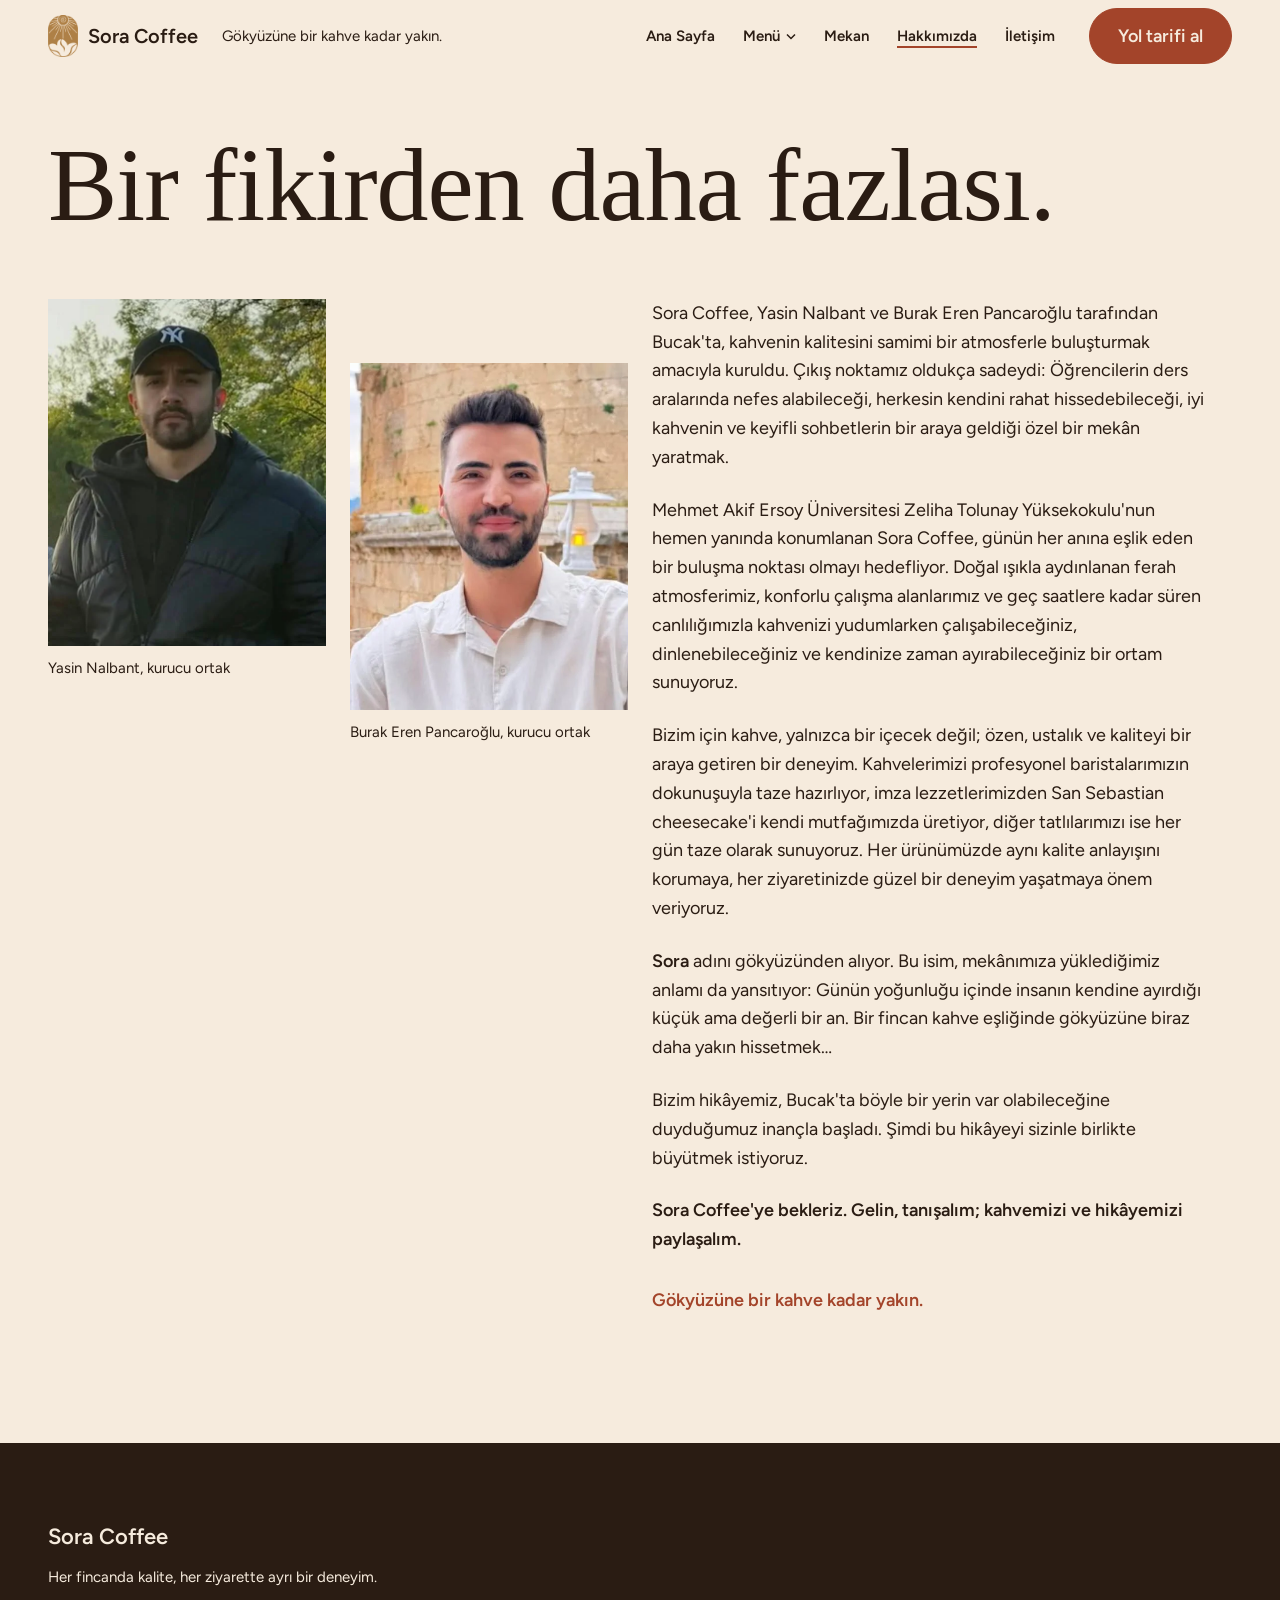
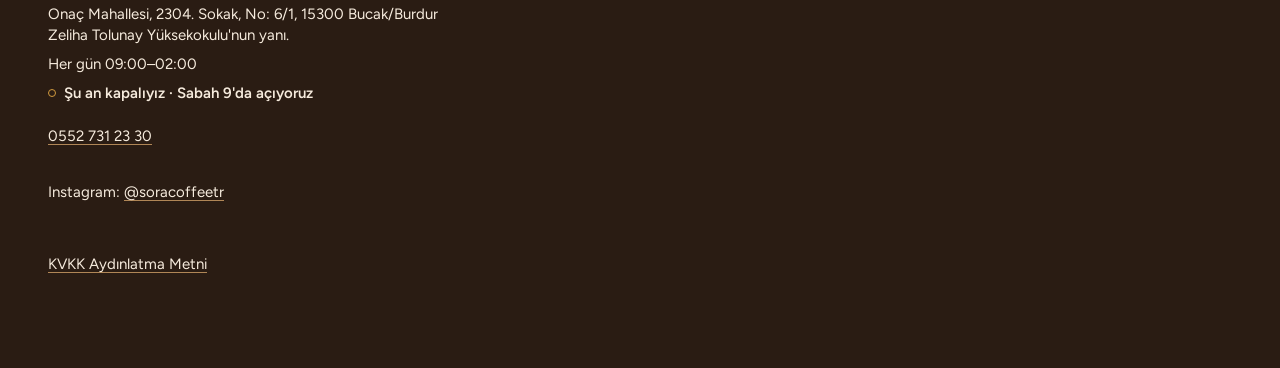
==== hakkimizda.html @ e1132807 "Hakkımızda: sahibin hikâye metni Başlık "Bir fikirden daha fazlası."; sahibin gönderdiği beş paragra" ====
<!doctype html>
<html lang="tr">
<head>
  <meta charset="utf-8">
  <script>document.documentElement.classList.add('js')</script>
  <meta name="viewport" content="width=device-width, initial-scale=1, viewport-fit=cover">
  <title>Hakkımızda | Sora Coffee Bucak · Bir Fikirden Daha Fazlası</title>
  <meta name="description" content="Sora Coffee, Yasin Nalbant ve Burak Eren Pancaroğlu tarafından Bucak'ta, kahvenin kalitesini samimi bir atmosferle buluşturmak amacıyla kuruldu.">
  <link rel="icon" href="favicon-32.png" sizes="32x32" type="image/png">
  <link rel="apple-touch-icon" href="apple-touch-icon.png">
  <link rel="preload" href="fonts/figtree-latin.woff2" as="font" type="font/woff2" crossorigin>
  <link rel="preload" href="fonts/instrument-serif-latin.woff2" as="font" type="font/woff2" crossorigin>
  <link rel="stylesheet" href="styles.css">
  <script type="application/ld+json">
  {
    "@context": "https://schema.org",
    "@type": "CafeOrCoffeeShop",
    "name": "Sora Coffee",
    "address": {
      "@type": "PostalAddress",
      "streetAddress": "Onaç Mahallesi, 2304. Sokak, No: 6/1",
      "postalCode": "15300",
      "addressLocality": "Bucak",
      "addressRegion": "Burdur",
      "addressCountry": "TR"
    },
    "telephone": "+90 552 731 23 30",
    "openingHoursSpecification": [
      {
        "@type": "OpeningHoursSpecification",
        "dayOfWeek": [
          "Monday",
          "Tuesday",
          "Wednesday",
          "Thursday",
          "Friday",
          "Saturday",
          "Sunday"
        ],
        "opens": "09:00",
        "closes": "02:00"
      }
    ],
    "servesCuisine": [
      "Kahve",
      "Tatlı"
    ],
    "founder": [
      {
        "@type": "Person",
        "name": "Yasin Nalbant"
      },
      {
        "@type": "Person",
        "name": "Burak Eren Pancaroğlu"
      }
    ],
    "sameAs": [
      "https://www.instagram.com/soracoffeetr/"
    ],
    "hasMap": "https://www.google.com/maps/search/?api=1&query=Sora+Coffee+Bucak"
  }
  </script>
  <script src="main.js" defer></script>
</head>
<body>
  <a class="atla" href="#icerik">İçeriğe geç</a>

  <header class="ust">
    <a class="marka" href="index.html"><img class="marka-isaret" src="img/logo-isaret.png" width="30" height="42" alt="">Sora Coffee</a>
    <p class="marka-alt">Gökyüzüne bir kahve kadar yakın.</p>
    <nav class="ana-nav" id="ana-nav" aria-label="Ana menü">
      <ul>
        <li><a href="index.html">Ana Sayfa</a></li>
        <li class="nav-menu">
          <a href="menu.html">Menü</a>
          <ul class="alt-menu" id="alt-menu">
            <li><a href="menu.html#sicak-kahveler">Sıcak Kahveler</a></li>
            <li><a href="menu.html#ozel-kahveler">Özel Kahveler</a></li>
            <li><a href="menu.html#soguk-icecekler">Soğuk İçecekler</a></li>
            <li><a href="menu.html#tatlilar">Tatlılar</a></li>
            <li><a href="menu.html#sezonluk">Sezonluk</a></li>
          </ul>
        </li>
        <li><a href="mekan.html">Mekan</a></li>
        <li><a href="hakkimizda.html" aria-current="page">Hakkımızda</a></li>
        <li><a href="iletisim.html">İletişim</a></li>
      </ul>
      <div class="nav-alt">
        <p>Gökyüzüne bir kahve kadar yakın.</p>
        <p class="durum" data-durum>Her gün 09:00–02:00</p>
        <p>Onaç Mahallesi, 2304. Sokak, No: 6/1, 15300 Bucak/Burdur</p>
      </div>
    </nav>
    <a class="buton buton-birincil" href="https://www.google.com/maps/dir/?api=1&amp;destination=Sora+Coffee%2C+Ona%C3%A7+Mahallesi+2304.+Sokak+No%3A+6%2F1%2C+15300+Bucak%2FBurdur">Yol tarifi al</a>
  </header>

  <main id="icerik">
    <article class="hakkimizda" aria-labelledby="hk-baslik">
      <h1 id="hk-baslik">Bir fikirden daha fazlası.</h1>
      <div class="portreler">
        <figure class="portre">
          <img src="img/yasin-nalbant-portre.webp" width="560" height="700" alt="Yasin Nalbant, siyah şapka ve montla, ağaçların önünde." loading="lazy" decoding="async">
          <figcaption>Yasin Nalbant, kurucu ortak</figcaption>
        </figure>
        <figure class="portre">
          <img src="img/burak-eren-pancaroglu-portre.webp" width="480" height="600" alt="Burak Eren Pancaroğlu, beyaz gömlekle gülümsüyor; arkasında taş bir kale." loading="lazy" decoding="async">
          <figcaption>Burak Eren Pancaroğlu, kurucu ortak</figcaption>
        </figure>
      </div>
      <div class="hk-metin">
        <p>Sora Coffee, Yasin Nalbant ve Burak Eren Pancaroğlu tarafından Bucak'ta, kahvenin kalitesini samimi bir atmosferle buluşturmak amacıyla kuruldu. Çıkış noktamız oldukça sadeydi: Öğrencilerin ders aralarında nefes alabileceği, herkesin kendini rahat hissedebileceği, iyi kahvenin ve keyifli sohbetlerin bir araya geldiği özel bir mekân yaratmak.</p>
        <p>Mehmet Akif Ersoy Üniversitesi Zeliha Tolunay Yüksekokulu'nun hemen yanında konumlanan Sora Coffee, günün her anına eşlik eden bir buluşma noktası olmayı hedefliyor. Doğal ışıkla aydınlanan ferah atmosferimiz, konforlu çalışma alanlarımız ve geç saatlere kadar süren canlılığımızla kahvenizi yudumlarken çalışabileceğiniz, dinlenebileceğiniz ve kendinize zaman ayırabileceğiniz bir ortam sunuyoruz.</p>
        <p>Bizim için kahve, yalnızca bir içecek değil; özen, ustalık ve kaliteyi bir araya getiren bir deneyim. Kahvelerimizi profesyonel baristalarımızın dokunuşuyla taze hazırlıyor, imza lezzetlerimizden San Sebastian cheesecake'i kendi mutfağımızda üretiyor, diğer tatlılarımızı ise her gün taze olarak sunuyoruz. Her ürünümüzde aynı kalite anlayışını korumaya, her ziyaretinizde güzel bir deneyim yaşatmaya önem veriyoruz.</p>
        <p><strong>Sora</strong> adını gökyüzünden alıyor. Bu isim, mekânımıza yüklediğimiz anlamı da yansıtıyor: Günün yoğunluğu içinde insanın kendine ayırdığı küçük ama değerli bir an. Bir fincan kahve eşliğinde gökyüzüne biraz daha yakın hissetmek…</p>
        <p>Bizim hikâyemiz, Bucak'ta böyle bir yerin var olabileceğine duyduğumuz inançla başladı. Şimdi bu hikâyeyi sizinle birlikte büyütmek istiyoruz.</p>
        <p><strong>Sora Coffee'ye bekleriz. Gelin, tanışalım; kahvemizi ve hikâyemizi paylaşalım.</strong></p>
        <p class="hk-imza">Gökyüzüne bir kahve kadar yakın.</p>
      </div>
    </article>
  </main>

  <footer class="alt">
    <p class="alt-ad">Sora Coffee</p>
    <p class="alt-slogan">Her fincanda kalite, her ziyarette ayrı bir deneyim.</p>
    <address>
      Onaç Mahallesi, 2304. Sokak, No: 6/1, 15300 Bucak/Burdur<br>
      Zeliha Tolunay Yüksekokulu'nun yanı.
    </address>
    <p>Her gün 09:00–02:00</p>
    <p class="durum" data-durum hidden></p>
    <p><a href="tel:+905527312330">0552 731 23 30</a></p>
    <p>Instagram: <a href="https://www.instagram.com/soracoffeetr/">@soracoffeetr</a></p>
    <p class="alt-yasal"><a href="kvkk.html">KVKK Aydınlatma Metni</a></p>
  </footer>

  <nav class="eylem-cubugu" aria-label="Hızlı eylemler">
    <a href="tel:+905527312330"><svg viewBox="0 0 24 24" aria-hidden="true" focusable="false"><path d="M6.5 3.5h3l1.5 4-2 1.5a11 11 0 0 0 6 6l1.5-2 4 1.5v3a2 2 0 0 1-2 2A16 16 0 0 1 4.5 5.5a2 2 0 0 1 2-2z"/></svg><span>Ara</span></a>
    <a class="eylem-yol" href="https://www.google.com/maps/dir/?api=1&amp;destination=Sora+Coffee%2C+Ona%C3%A7+Mahallesi+2304.+Sokak+No%3A+6%2F1%2C+15300+Bucak%2FBurdur"><svg viewBox="0 0 24 24" aria-hidden="true" focusable="false"><path d="M12 21s-6.5-6-6.5-11a6.5 6.5 0 0 1 13 0c0 5-6.5 11-6.5 11z"/><circle cx="12" cy="10" r="2.3"/></svg><span>Yol Tarifi</span></a>
    <a href="https://www.instagram.com/soracoffeetr/"><svg viewBox="0 0 24 24" aria-hidden="true" focusable="false"><rect x="3.5" y="3.5" width="17" height="17" rx="5"/><circle cx="12" cy="12" r="4"/><circle cx="17.2" cy="6.8" r="0.6"/></svg><span>Instagram</span></a>
  </nav>
</body>
</html>
---- styles.css ----
/* Sora Coffee — tek stil dosyası.
   Tek doğru kaynak: DESIGN.md. Buradaki her sayı oradan gelir. */

/* ==========================================================
   1. Değişkenler — yalnızca burada, bir kez tanımlı
   ========================================================== */
:root {
  /* Renk (DESIGN.md › RENK) */
  --krem: #F6EBDD;
  --espresso: #2A1C13;
  --terrakota: #A3442A;
  --karamel: #B08656;
  --karamel-koyu: #8A6235;
  --hardal: #D19A3E;
  --terrakota-koyu: #8C3A24;   /* hover: terrakotadan bir ton koyu */
  --krem-koyu: #ECDDCA;        /* hover: kremden bir ton koyu */
  --golge: 0 8px 24px rgba(42, 28, 19, 0.12); /* yalnızca açılır menü */

  /* Karakterler (DESIGN.md › TİPOGRAFİ) */
  --font-display: "Instrument Serif", "Iowan Old Style", Georgia, serif;
  --font-metin: Figtree, system-ui, -apple-system, "Segoe UI", sans-serif;

  /* Punto ölçeği — telefon (390px) ile masaüstü (1200px) arası doğrusal:
     390px'te DESIGN.md'nin telefon değeri, 1200px ve üstünde masaüstü değeri. */
  --h1: clamp(68px, 68px + 36 * (100vw - 390px) / 810, 104px);
  --h1-satir: 0.95;
  --h1-aralik: -0.01em;
  --h2: clamp(38px, 38px + 22 * (100vw - 390px) / 810, 60px);
  --h2-satir: 1;
  --h3: clamp(20px, 20px + 2 * (100vw - 390px) / 810, 22px);
  --h3-satir: 1.3;
  --govde: clamp(17px, 17px + 1 * (100vw - 390px) / 810, 18px);
  --govde-satir: 1.6;
  --kucuk: 15px;
  --kucuk-satir: 1.4;
  --rakam: clamp(120px, 120px + 120 * (100vw - 390px) / 810, 240px);
  --rakam-satir: 0.9;
  /* DESIGN.md: 66ch (50–75 harf). Figtree'de 66ch ≈ 95 harf ediyor;
     31em, 18px gövdede satır başına en fazla ~72 harf veriyor (ölçüldü). */
  --olcu: 31em;

  /* Boşluk (DESIGN.md › BOŞLUK VE DOKUNMA) */
  --bolum: clamp(72px, 72px + 56 * (100vw - 390px) / 810, 128px);
  --kenar: 48px;              /* telefonda 24px — aşağıdaki medya sorgusu */
  --icerik: 1200px;
  --yan: max(var(--kenar), calc((100% - var(--icerik)) / 2));
  --ust-baslik: 72px;
  --dokunma: 48px;
  --satir-mobil: 56px;
  --dokunma-ara: 8px;
  --buton-boy: 56px;
  --buton-yaricap: 28px;
  --cerit-boy: 420px;
  --eylem-cubugu: 64px;
  --cerit-ara: 4px;
  --sutun-ara: 24px;
  --sarkma: 64px;

  /* Hareket (DESIGN.md › HAREKET) */
  --egri: cubic-bezier(0.2, 0, 0, 1);
  --arayuz: 180ms;
  --giris: 350ms;
}

@media (max-width: 600px) {
  :root { --kenar: 24px; --sarkma: 24px; }
}

/* ==========================================================
   2. Fontlar — yerel dosyalar, Türkçe için latin + latin-ext
   ========================================================== */
@font-face {
  font-family: Figtree;
  font-style: normal;
  font-weight: 400 600;
  font-display: swap;
  src: url(fonts/figtree-latin.woff2) format("woff2");
  unicode-range: U+0000-00FF, U+0131, U+0152-0153, U+02BB-02BC, U+02C6, U+02DA, U+02DC, U+0304, U+0308, U+0329, U+2000-206F, U+20AC, U+2122, U+2191, U+2193, U+2212, U+2215, U+FEFF, U+FFFD;
}
@font-face {
  font-family: Figtree;
  font-style: normal;
  font-weight: 400 600;
  font-display: swap;
  src: url(fonts/figtree-latin-ext.woff2) format("woff2");
  unicode-range: U+0100-02BA, U+02BD-02C5, U+02C7-02CC, U+02CE-02D7, U+02DD-02FF, U+0304, U+0308, U+0329, U+1D00-1DBF, U+1E00-1E9F, U+1EF2-1EFF, U+2020, U+20A0-20AB, U+20AD-20C4, U+2113, U+2C60-2C7F, U+A720-A7FF;
}
@font-face {
  font-family: "Instrument Serif";
  font-style: normal;
  font-weight: 400;
  font-display: swap;
  src: url(fonts/instrument-serif-latin.woff2) format("woff2");
  unicode-range: U+0000-00FF, U+0131, U+0152-0153, U+02BB-02BC, U+02C6, U+02DA, U+02DC, U+0304, U+0308, U+0329, U+2000-206F, U+20AC, U+2122, U+2191, U+2193, U+2212, U+2215, U+FEFF, U+FFFD;
}
@font-face {
  font-family: "Instrument Serif";
  font-style: normal;
  font-weight: 400;
  font-display: swap;
  src: url(fonts/instrument-serif-latin-ext.woff2) format("woff2");
  unicode-range: U+0100-02BA, U+02BD-02C5, U+02C7-02CC, U+02CE-02D7, U+02DD-02FF, U+0304, U+0308, U+0329, U+1D00-1DBF, U+1E00-1E9F, U+1EF2-1EFF, U+2020, U+20A0-20AB, U+20AD-20C4, U+2113, U+2C60-2C7F, U+A720-A7FF;
}
@font-face {
  font-family: "Instrument Serif";
  font-style: italic;
  font-weight: 400;
  font-display: swap;
  src: url(fonts/instrument-serif-italic-latin.woff2) format("woff2");
  unicode-range: U+0000-00FF, U+0131, U+0152-0153, U+02BB-02BC, U+02C6, U+02DA, U+02DC, U+0304, U+0308, U+0329, U+2000-206F, U+20AC, U+2122, U+2191, U+2193, U+2212, U+2215, U+FEFF, U+FFFD;
}
@font-face {
  font-family: "Instrument Serif";
  font-style: italic;
  font-weight: 400;
  font-display: swap;
  src: url(fonts/instrument-serif-italic-latin-ext.woff2) format("woff2");
  unicode-range: U+0100-02BA, U+02BD-02C5, U+02C7-02CC, U+02CE-02D7, U+02DD-02FF, U+0304, U+0308, U+0329, U+1D00-1DBF, U+1E00-1E9F, U+1EF2-1EFF, U+2020, U+20A0-20AB, U+20AD-20C4, U+2113, U+2C60-2C7F, U+A720-A7FF;
}

/* ==========================================================
   3. Temel
   ========================================================== */
*, *::before, *::after { box-sizing: border-box; }

/* hidden özelliği, display veren sınıflardan (ör. .buton) her zaman güçlü */
[hidden] { display: none !important; }

html {
  overflow-x: clip;
  -webkit-text-size-adjust: 100%;
  text-size-adjust: 100%;
  scroll-padding-top: calc(var(--ust-baslik) + 24px);
}

body {
  margin: 0;
  padding-top: var(--ust-baslik);
  font-family: var(--font-metin);
  font-size: var(--govde);
  line-height: var(--govde-satir);
  font-weight: 400;
  color: var(--espresso);
  background: var(--krem);
  font-synthesis: none;
  text-rendering: optimizeLegibility;
}

h1, h2, h3, p, dl, dd, figure, ul, address { margin: 0; }
ul { padding: 0; list-style: none; }
address { font-style: normal; }

img, iframe { display: block; max-width: 100%; }
img { height: auto; }

p, dd, address, figcaption { max-width: var(--olcu); }

/* Display yalnızca: h1, bölüm başlıkları (h2), "02:00" ve menü kategori başlıkları */
h1, h2 {
  font-family: var(--font-display);
  font-weight: 400;
  text-wrap: balance;
}
h1 {
  font-size: var(--h1);
  line-height: var(--h1-satir);
  letter-spacing: var(--h1-aralik);
}
h2 {
  font-size: var(--h2);
  line-height: var(--h2-satir);
}
h3 {
  font-family: var(--font-metin);
  font-size: var(--h3);
  line-height: var(--h3-satir);
  font-weight: 600;
}

/* Alt yazı / etiket */
figcaption,
.etiket,
.marka-alt,
.fiyat,
.durum {
  font-size: var(--kucuk);
  line-height: var(--kucuk-satir);
}

/* Linkler terrakota; üzerine gelince alt çizginin kalınlığı değil rengi değişir */
a {
  color: var(--terrakota);
  text-underline-offset: 0.18em;
  text-decoration-thickness: 1px;
  text-decoration-color: var(--karamel);
}
a:hover { text-decoration-color: currentColor; }
a[href^="tel:"] { white-space: nowrap; }

:focus-visible { outline: 2px solid currentColor; outline-offset: 3px; }

.atla {
  position: absolute;
  left: var(--kenar);
  top: 8px;
  z-index: 100;
  padding: 12px 16px;
  font-weight: 600;
  background: var(--krem);
  transform: translateY(-200%);
}
.atla:focus { transform: none; }

/* Açık/kapalı göstergesi — Figtree 600 */
.durum { font-weight: 600; }
.durum-nokta {
  display: inline-block;
  width: 8px;
  height: 8px;
  margin-right: 8px;
  border-radius: 50%;
  border: 1.5px solid var(--terrakota);
  vertical-align: 0.1em;
}
.durum-acik .durum-nokta { background: var(--terrakota); }

/* ==========================================================
   4. Butonlar — 56px, hap, Figtree 600 18px
   ========================================================== */
.buton {
  display: inline-flex;
  align-items: center;
  justify-content: center;
  min-height: var(--buton-boy);
  padding: 0 28px;
  border: 1.5px solid currentColor;
  border-radius: var(--buton-yaricap);
  font-family: var(--font-metin);
  font-size: var(--govde);
  font-weight: 600;
  line-height: 1;
  text-decoration: none;
  white-space: nowrap;
  cursor: pointer;
}
.buton-birincil {
  background: var(--terrakota);
  border-color: var(--terrakota);
  color: var(--krem);
}
.buton-birincil:hover { background: var(--terrakota-koyu); border-color: var(--terrakota-koyu); }
.buton-ikincil {
  background: transparent;
  border-color: var(--espresso);
  color: var(--espresso);
}
.buton-ikincil:hover { background: var(--krem-koyu); }
.buton-krem {
  background: var(--krem);
  border-color: var(--krem);
  color: var(--terrakota);
}
.buton-krem:hover { background: var(--krem-koyu); border-color: var(--krem-koyu); }
.butonlar {
  display: flex;
  flex-wrap: wrap;
  gap: 12px;
}

/* ==========================================================
   5. Üst başlık — sabit, 72px
   ========================================================== */
.ust {
  position: fixed;
  inset: 0 0 auto 0;
  z-index: 50;
  height: var(--ust-baslik);
  display: grid;
  grid-template-columns: auto auto 1fr auto;
  align-items: center;
  column-gap: var(--sutun-ara);
  padding-inline: var(--yan);
  background: var(--krem);
}
.marka {
  display: inline-flex;
  align-items: center;
  gap: 10px;
  min-height: var(--dokunma);
  color: var(--espresso);
  font-weight: 600;
  font-size: 20px;
  line-height: 1.2;
  text-decoration: none;
  white-space: nowrap;
}
.marka-alt { white-space: nowrap; }
.marka-isaret { width: auto; height: 42px; flex: none; }

.ana-nav { justify-self: end; }
.ana-nav > ul {
  display: flex;
  gap: var(--dokunma-ara);
}
.ana-nav a,
.alt-ac {
  display: inline-flex;
  align-items: center;
  min-height: var(--dokunma);
  padding: 0 10px;
  font: 600 var(--kucuk) / var(--kucuk-satir) var(--font-metin);
  color: var(--espresso);
  text-decoration: none;
}
.ana-nav a:hover,
.alt-ac:hover { color: var(--terrakota); }
.ana-nav a[aria-current="page"],
.alt-ac[data-gecerli] {
  text-decoration: underline;
  text-decoration-color: var(--terrakota);
  text-decoration-thickness: 1.5px;
  text-underline-offset: 0.35em;
}
.nav-alt { display: none; }

/* Menü ▾ açılır alt menü */
.nav-menu { position: relative; }
.alt-ac {
  gap: 6px;
  border: 0;
  background: none;
  cursor: pointer;
}
.alt-ac svg { width: 10px; height: 10px; }
.alt-ac[aria-expanded="true"] svg { transform: rotate(180deg); }

.alt-menu {
  position: absolute;
  top: 100%;
  left: 0;
  min-width: 220px;
  padding: 8px;
  background: var(--krem);
  box-shadow: var(--golge);
  border-radius: 4px;
  visibility: hidden;
  opacity: 0;
}
.alt-menu a { display: flex; width: 100%; }
/* JS yokken: üzerine gelme / odakla açılır. JS varken yalnızca tıklama. */
html:not(.js) .nav-menu:hover .alt-menu,
html:not(.js) .nav-menu:focus-within .alt-menu,
.nav-menu.acik .alt-menu { visibility: visible; opacity: 1; }

/* Mobil eylem çubuğu — telefonda (aşama 4) */
.eylem-cubugu { display: none; }

/* ==========================================================
   6. Bölümler ve ritim
   ========================================================== */
main > * {
  padding-inline: var(--yan);
}
main > * + * { margin-top: var(--bolum); }
main { padding-top: 64px; padding-bottom: var(--bolum); }

/* İçerik ızgarası: 12 sütun */
.izgara,
.hero,
.neden-biz,
.gece,
.san-sebastian,
.hakkimizda,
.iletisim-giris {
  display: grid;
  grid-template-columns: repeat(12, minmax(0, 1fr));
  column-gap: var(--sutun-ara);
}

/* ---------- Ana Sayfa ---------- */

/* Hero 7/5: foto sağ kenara taşar */
.hero {
  padding-right: 0;
  margin-top: -16px;
  align-items: center;
}
.hero-metin {
  grid-column: 1 / span 7;
  grid-row: 1;
  position: relative;
  z-index: 1;
  padding-block: 48px;
}
.hero-foto {
  grid-column: 8 / -1;
  grid-row: 1;
}
.hero-foto img { width: 100%; }
.hero-alt { margin-top: 32px; }
.hero .butonlar { margin-top: 32px; }

.adres-seridi {
  display: flex;
  flex-wrap: wrap;
  align-items: baseline;
  column-gap: 32px;
  row-gap: 8px;
  margin-top: 48px;
}
.adres-seridi p { max-width: none; }

/* Kenardan kenara mekan şeridi */
.mekan-seridi {
  padding-inline: 0;
  display: grid;
  grid-template-columns: repeat(3, minmax(0, 1fr));
  gap: var(--cerit-ara);
}
.mekan-seridi img {
  width: 100%;
  height: var(--cerit-boy);
  object-fit: cover;
}
.mekan-seridi figcaption {
  padding: 12px var(--kenar) 0;
}

/* Neden biz: başlık solda, metin sağda kayık */
.neden-biz h2 { grid-column: 1 / span 4; }
.neden-metin { grid-column: 6 / -1; }
.neden-metin p + p,
.mekan-giris p + p { margin-top: 16px; }

/* Ters bölüm: dev 02:00 */
.gece {
  align-content: center;
  row-gap: 32px;
}
.gece .dev-rakam { align-self: end; }
.gece > p { align-self: start; }
.gece-foto { align-self: center; }
.dev-rakam {
  grid-column: 1 / span 8;
  grid-row: 1;
  font-size: var(--rakam);
  line-height: var(--rakam-satir);
  letter-spacing: -0.02em;
}
.gece > p {
  grid-column: 1 / span 6;
  grid-row: 2;
  font-size: var(--govde);
}
.gece-foto {
  grid-column: 9 / -1;
  grid-row: 1 / span 2;
}

/* San Sebastian: görsel solda içeriden, metin sağda aşağıda */
.san-sebastian { align-items: end; }
.san-sebastian > figure { grid-column: 2 / span 4; }
.san-sebastian > div { grid-column: 7 / -1; padding-bottom: 48px; }
.san-sebastian h2 + p { margin-top: 24px; }
.san-sebastian p + p { margin-top: 24px; }

/* SSS */
.sss dt {
  font-size: var(--h3);
  line-height: var(--h3-satir);
  font-weight: 600;
}
.sss dt:not(:first-child) { margin-top: 40px; }
.sss dd { margin-top: 8px; }
.kisa-sss {
  display: grid;
  grid-template-columns: repeat(12, minmax(0, 1fr));
  column-gap: var(--sutun-ara);
}
.kisa-sss > * { grid-column: 4 / -1; }
.kisa-sss > p { margin-top: 40px; }

/* Çağrı */
.cagri p { margin-top: 24px; }
.cagri p + p { margin-top: 32px; }

/* ---------- Menü ---------- */
.menu-giris p,
.mekan-giris p { margin-top: 32px; }

.menu-giris,
.kategori,
.menu-son {
  --menu-sutun: 880px;
  padding-inline: max(calc(var(--kenar) + var(--sarkma)), calc((100% - var(--menu-sutun)) / 2));
}
.kategori h2 { margin-left: calc(-1 * var(--sarkma)); }
.kategori h2 + * { margin-top: 40px; }
.menu-son { margin-top: 96px; }

.kalemler > li + li { margin-top: 40px; }
.kalem {
  display: grid;
  grid-template-columns: 120px minmax(0, 1fr) auto;
  column-gap: 32px;
  align-items: center;
}
.kalem-metin p { margin-top: 4px; }
.fiyat {
  text-align: right;
  white-space: nowrap;
  font-weight: 400;
}

/* ---------- Mekan: kenardan kenara bant + 2×2 kareler, alt yazısız ---------- */
.mekan-galeri { padding-inline: 0; }
.mekan-galeri img {
  display: block;
  width: 100%;
  object-fit: cover;
}
.mekan-bant { height: 560px; }
.mekan-kareler {
  display: grid;
  grid-template-columns: repeat(2, minmax(0, 1fr));
  gap: var(--sutun-ara);
  margin-top: var(--sutun-ara);
  padding-inline: var(--yan);
}
.mekan-kareler img { aspect-ratio: 1 / 1; }
figure figcaption { margin-top: 12px; }

/* ---------- Hakkımızda ---------- */
.hakkimizda { row-gap: 64px; align-items: start; }
.hakkimizda h1 { grid-column: 1 / -1; }
.portreler {
  grid-column: 1 / span 6;
  display: grid;
  grid-template-columns: repeat(2, minmax(0, 1fr));
  gap: var(--sutun-ara);
  align-items: start;
}
.portreler .portre:nth-child(2) { margin-top: 64px; }  /* ikinci portre biraz aşağıda */
/* Uzun metin boyunca portreler metnin yanında kalır (yalnızca geniş ekranda) */
@media (min-width: 761px) {
  .portreler { position: sticky; top: calc(var(--ust-baslik) + 32px); }
}
.portre img { width: 100%; }
.hk-metin { grid-column: 7 / -1; }
.hk-metin p + p { margin-top: 24px; }
.hk-metin .hk-imza {
  margin-top: 32px;
  font-weight: 600;
  color: var(--terrakota);
}

/* ---------- İletişim ---------- */
.iletisim-giris { align-items: end; }
.iletisim-giris h1 { grid-column: 1 / span 6; }
.iletisim-giris figure { grid-column: 8 / -1; }

.bilgi {
  display: grid;
  grid-template-columns: repeat(12, minmax(0, 1fr));
  column-gap: var(--sutun-ara);
}
.bilgi > * { grid-column: 1 / span 6; }
.bilgi > * + * { margin-top: 16px; }
.bilgi .buton { margin-top: 8px; }
.bilgi .harita {
  grid-column: 7 / -1;
  grid-row: 1 / span 4;
  margin-top: 0;
  width: 100%;
  height: 100%;
  min-height: 360px;
  border: 0;
}
main > .bilgi + .bilgi { margin-top: 80px; }
.etiket {
  font-family: var(--font-metin);
  font-weight: 600;
  letter-spacing: 0.06em;
  text-transform: uppercase;
}
.buyuk-bilgi {
  font-size: var(--h3);
  line-height: var(--h3-satir);
  font-weight: 600;
}
.bant p + p { margin-top: 24px; }

/* ---------- SSS sayfası ---------- */
.sss-sayfa {
  display: grid;
  grid-template-columns: repeat(12, minmax(0, 1fr));
  column-gap: var(--sutun-ara);
}
.sss-sayfa h1 { grid-column: 1 / -1; }
.sss-sayfa .sss { grid-column: 4 / -1; margin-top: 64px; }

/* ==========================================================
   7. Alt bilgi
   ========================================================== */
.alt {
  display: grid;
  grid-template-columns: repeat(12, minmax(0, 1fr));
  column-gap: var(--sutun-ara);
  row-gap: 8px;
  padding: 80px var(--yan);
  background: var(--espresso);
  color: var(--krem);
  font-size: var(--kucuk);
  line-height: var(--kucuk-satir);
}
.alt > * { grid-column: 1 / span 6; }
.alt-ad {
  font-weight: 600;
  font-size: var(--h3);
  line-height: var(--h3-satir);
  margin-bottom: 8px;
}
.alt a {
  display: inline-flex;
  align-items: center;
  min-height: var(--dokunma);
}
.alt a { color: var(--krem); }
.alt .durum-nokta { border-color: var(--hardal); }
.alt .durum-acik .durum-nokta { background: var(--hardal); }

/* ==========================================================
   8. Fotoğraflar: düz kenarlı kare ve dikdörtgenler (sahibin isteği).
   Kemer formu yalnızca logoda kalır.
   ========================================================== */
/* Giriş animasyonundaki 1,04 ölçek fotoğraf kutusundan taşmasın */
.hero-foto { overflow: hidden; }
.hero h1 { position: relative; z-index: 2; }

/* Yatay çekilen kareler dikey kadraja oturur */
.iletisim-giris img {
  width: 100%;
  aspect-ratio: 4 / 5;
  object-fit: cover;
}
.iletisim-giris figure { grid-column: 9 / -1; }

/* Menü kalemleri arasında ince karamel çizgi */
.kalemler > li + li {
  padding-top: 40px;
  border-top: 1px solid var(--karamel);
}
.sezonluk .kalem { align-items: center; }

/* ==========================================================
   9. Ters bölüm — 02:00
   ========================================================== */
.gece {
  position: relative;
  overflow: hidden;
  padding-block: var(--bolum);
  background: var(--espresso);
  color: var(--krem);
}
.gece > * { position: relative; z-index: 1; }
.dev-rakam { color: var(--hardal); }
.gece > p { color: var(--krem); }

/* Karamel güneş ışınları — 02:00'nin arkasından doğar, bölümün üst kenarından taşar */
.dev-rakam {
  position: relative;
  isolation: isolate;
  justify-self: start;
}
.isinlar {
  position: absolute;
  z-index: -1;
  left: 50%;
  bottom: 0;
  width: 1120px;
  height: auto;
  margin-left: -560px;
  color: var(--karamel);
  pointer-events: none;
}
.isinlar line {
  stroke: currentColor;
  stroke-width: 1.5;
  vector-effect: non-scaling-stroke;
  transform-box: fill-box;
  transform-origin: bottom;
}
.gece-foto img { position: relative; }

/* ==========================================================
   10. Terrakota bant — İletişim
   ========================================================== */
main > .bant {
  margin-top: var(--bolum);
  padding-block: 96px;
  background: var(--terrakota);
  color: var(--krem);
}
.bant p:first-child {
  font-size: var(--h3);
  line-height: var(--h3-satir);
  font-weight: 600;
}
main:has(> .bant:last-child) { padding-bottom: 0; }

/* ==========================================================
   11. Hareket — yalnızca transform ve opacity; tüm girişler
   prefers-reduced-motion: no-preference içinde. Gizli başlangıç
   durumu yalnızca html.js altında (head'deki ilk betik ekler).
   ========================================================== */
@media (prefers-reduced-motion: no-preference) {
  /* Arayüz geri bildirimi: 150–250ms */
  a { transition: text-decoration-color var(--arayuz) var(--egri); }
  .ana-nav a,
  .alt-ac { transition: color 150ms var(--egri); }
  .buton {
    transition: background-color var(--arayuz) var(--egri),
                border-color var(--arayuz) var(--egri),
                transform var(--arayuz) var(--egri);
  }
  .buton:active { transform: scale(0.97); }
  .alt-ac svg { transition: transform var(--arayuz) var(--egri); }
  @media (max-width: 1100px) {
    html.js .ana-nav { transition: opacity 200ms var(--egri), visibility 0s 200ms; }
    html.menu-acik .ana-nav { transition: opacity 200ms var(--egri), visibility 0s; }
  }

  /* Açılır menü: opacity + translateY(-6px → 0), 200ms */
  .alt-menu {
    transform: translateY(-6px);
    transition: opacity 200ms var(--egri), transform 200ms var(--egri), visibility 0s 200ms;
  }
  html:not(.js) .nav-menu:hover .alt-menu,
  html:not(.js) .nav-menu:focus-within .alt-menu,
  .nav-menu.acik .alt-menu {
    transform: none;
    transition: opacity 200ms var(--egri), transform 200ms var(--egri), visibility 0s;
  }

  /* Hero girişi: h1 450ms; foto 500ms, 80ms gecikmeli. Butonlar sabit. */
  html.js .hero h1 { animation: yukari16 450ms var(--egri) both; }
  html.js .hero-foto img { animation: foto-gir 500ms var(--egri) 80ms both; }

  /* Bölüm başlığı ve ilk görsel ekrana girince bir kez: 350ms */
  html.js .goster {
    opacity: 0;
    transform: translateY(12px);
    transition: opacity var(--giris) var(--egri), transform var(--giris) var(--egri);
  }
  html.js .goster.gorundu { opacity: 1; transform: none; }

  /* İmza an: ışınlar merkezden dışa bir kez doğar. Simetrik çiftler 30ms
     arayla başlar (0–150ms), her ışın 330ms: toplam 480ms. */
  html.js .isinlar line { transform: scaleY(0); }
  html.js .isinlar.dogdu line {
    transform: scaleY(1);
    transition: transform 330ms var(--egri);
    transition-delay: calc(var(--sira) * 30ms);
  }
}

@keyframes yukari16 {
  from { opacity: 0; transform: translateY(16px); }
  to { opacity: 1; transform: none; }
}
@keyframes foto-gir {
  from { opacity: 0; transform: scale(1.04); }
  to { opacity: 1; transform: none; }
}

/* ==========================================================
   12. Duyarlı — 1100px altı: tam ekran menü
   ========================================================== */
.menu-ac { display: none; }

@media (max-width: 1100px) {
  .marka-alt { display: none; }
  .ust { grid-template-columns: auto 1fr auto auto; }
  .ust > .buton { grid-column: 3; justify-self: end; }
  .menu-ac { grid-column: 4; }

  /* JS yoksa: başlık akışta kalır, bağlantılar satırlara sarılır */
  html:not(.js) body { padding-top: 0; }
  html:not(.js) .ust {
    position: static;
    height: auto;
    grid-template-columns: 1fr auto;
    row-gap: 8px;
    padding-block: 12px;
  }
  html:not(.js) .ana-nav { grid-column: 1 / -1; grid-row: 2; justify-self: start; }
  html:not(.js) .ana-nav > ul { flex-wrap: wrap; }

  /* JS varken: hamburger + tam ekran krem menü */
  html.js .menu-ac {
    display: inline-flex;
    align-items: center;
    justify-content: center;
    width: var(--dokunma);
    height: var(--dokunma);
    margin-right: -12px;
    padding: 0;
    border: 0;
    background: none;
    color: var(--espresso);
    cursor: pointer;
  }
  .menu-ac svg { width: 24px; height: 24px; }
  .menu-ac line { stroke: currentColor; stroke-width: 1.5; stroke-linecap: round; }
  .menu-ac .kapat { display: none; }
  html.menu-acik .menu-ac .ac { display: none; }
  html.menu-acik .menu-ac .kapat { display: inline; }

  html.js .ana-nav {
    position: fixed;
    inset: var(--ust-baslik) 0 0 0;
    z-index: 49;
    display: flex;
    flex-direction: column;
    padding: 8px var(--kenar) 32px;
    overflow-y: auto;
    overscroll-behavior: contain;
    background: var(--krem);
    visibility: hidden;
    opacity: 0;
  }
  html.menu-acik .ana-nav { visibility: visible; opacity: 1; }
  html.menu-acik body { overflow: hidden; }

  html.js .ana-nav > ul { flex-direction: column; gap: 0; }
  html.js .ana-nav > ul > li { border-bottom: 1px solid var(--karamel); }
  html.js .ana-nav > ul > li > a,
  html.js .alt-ac {
    width: 100%;
    min-height: var(--satir-mobil);
    padding: 0;
    font-size: var(--h3);
    justify-content: space-between;
  }
  html.js .alt-ac svg { width: 14px; height: 14px; }

  /* Menü satırına dokununca alt kalemler yerinde açılır */
  html.js .alt-menu {
    position: static;
    display: none;
    min-width: 0;
    padding: 0 0 12px 16px;
    background: none;
    box-shadow: none;
    visibility: visible;
    opacity: 1;
    transform: none;
  }
  html.js .nav-menu.acik .alt-menu { display: block; }
  html.js .alt-menu a { min-height: var(--dokunma); font-size: var(--govde); }

  /* Menünün altında saat ve adres */
  html.js .nav-alt {
    display: block;
    margin-top: 32px;
    font-size: var(--kucuk);
    line-height: var(--kucuk-satir);
  }
  html.js .nav-alt p + p { margin-top: 8px; }

  /* Izgaralar: 12 sütun yerine sade düzen */
  .neden-biz h2 { grid-column: 1 / -1; }
  .neden-metin { grid-column: 1 / -1; margin-top: 32px; }
  .san-sebastian > figure { grid-column: 1 / span 5; }
  .san-sebastian > div { grid-column: 7 / -1; }
  .kisa-sss > * { grid-column: 2 / -1; }
  .sss-sayfa .sss { grid-column: 2 / -1; }
  .bilgi > * { grid-column: 1 / -1; }
  .bilgi .harita {
    grid-column: 1 / -1;
    grid-row: auto;
    height: 360px;
    margin-top: 24px;
  }
}

/* ==========================================================
   13. Duyarlı — telefon (760px altı)
   ========================================================== */
@media (max-width: 760px) {
  /* Alt eylem çubuğu var: üst başlıktaki buton kalkar */
  .ust > .buton { display: none; }
  .ust { grid-template-columns: 1fr auto; }

  /* Sabit eylem çubuğu: Ara · Yol Tarifi (%50, ortada) · Instagram */
  body { padding-bottom: calc(var(--eylem-cubugu) + env(safe-area-inset-bottom)); }
  .eylem-cubugu {
    position: fixed;
    inset: auto 0 0 0;
    z-index: 45;
    display: grid;
    grid-template-columns: 1fr 2fr 1fr;
    height: calc(var(--eylem-cubugu) + env(safe-area-inset-bottom));
    padding-bottom: env(safe-area-inset-bottom);
    background: var(--krem);
    border-top: 1px solid var(--karamel);
  }
  .eylem-cubugu a {
    display: flex;
    flex-direction: column;
    align-items: center;
    justify-content: center;
    gap: 4px;
    min-height: var(--eylem-cubugu);
    color: var(--espresso);
    font-size: var(--kucuk);
    line-height: 1;
    font-weight: 600;
    text-decoration: none;
  }
  .eylem-cubugu svg {
    width: 22px;
    height: 22px;
    fill: none;
    stroke: currentColor;
    stroke-width: 1.5;
    stroke-linejoin: round;
  }
  .eylem-cubugu .eylem-yol {
    background: var(--terrakota);
    color: var(--krem);
  }
  .eylem-cubugu .eylem-yol:active { background: var(--terrakota-koyu); }

  /* Tek sütun */
  .hero,
  .neden-biz,
  .gece,
  .san-sebastian,
  .hakkimizda,
  .iletisim-giris,
  .kisa-sss,
  .sss-sayfa,
  .alt { display: block; }

  /* Hero: foto tam genişlik, başlık ve metnin altında */
  .hero {
    display: grid;
    grid-template-columns: minmax(0, 1fr);
    padding-right: var(--kenar);
    margin-top: 0;
  }
  .hero-metin { display: contents; }
  .hero h1 { grid-row: 1; padding-top: 16px; }
  .hero-foto {
    grid-column: 1;
    grid-row: 2;
    margin: 32px calc(-1 * var(--kenar)) 0;
  }
  .hero-alt { grid-row: 3; margin-top: 32px; }
  .hero .butonlar { grid-row: 4; margin-top: 24px; }

  main { padding-top: 24px; }
  .adres-seridi { margin-top: 32px; }

  /* Mekan şeridi: dokunmayla yatay kaydırılır, otomatik oynamaz */
  .mekan-seridi {
    display: flex;
    overflow-x: auto;
    scroll-snap-type: x mandatory;
    scroll-padding-inline: var(--kenar);
    padding-inline: var(--kenar);
    gap: var(--cerit-ara);
  }
  .mekan-seridi figure { flex: 0 0 78vw; scroll-snap-align: start; }
  .mekan-seridi img { height: 320px; }
  .mekan-seridi figcaption { padding-inline: 0; }

  .neden-metin { margin-top: 24px; }

  /* 02:00 */
  .gece .dev-rakam { display: inline-block; }
  .gece > p { margin-top: 24px; }
  .gece-foto { margin-top: 48px; width: 78%; margin-left: auto; }
  .isinlar { width: 720px; margin-left: -360px; }

  .san-sebastian > figure { width: 78%; }
  .san-sebastian > div { padding-bottom: 0; margin-top: 32px; }

  .kisa-sss > p { margin-top: 32px; }
  .sss dt:not(:first-child) { margin-top: 32px; }

  /* Menü */
  .kalem {
    grid-template-columns: 96px minmax(0, 1fr);
    column-gap: 16px;
    align-items: start;
  }
  .kalem img { width: 96px; height: 120px; }
  .fiyat { grid-column: 2; margin-top: 8px; text-align: right; }
  .kalemler > li + li { margin-top: 24px; padding-top: 24px; }

  /* Mekan */
  .mekan-bant { height: 300px; }
  .mekan-kareler { gap: 12px; margin-top: 12px; }

  /* Hakkımızda */
  .portreler { margin-top: 40px; gap: 16px; }
  .portreler .portre:nth-child(2) { margin-top: 40px; }
  .hk-metin { margin-top: 32px; }

  /* İletişim */
  .iletisim-giris figure { margin-top: 32px; width: 78%; margin-left: auto; }
  main > .bilgi + .bilgi { margin-top: 56px; }
  .bilgi .harita { height: 300px; }
  main > .bant { padding-block: 64px; }

  .sss-sayfa .sss { margin-top: 40px; }

  /* Alt bilgi */
  .alt { padding-block: 56px; }
  .alt > * + * { margin-top: 8px; }
}

/* ==========================================================
   14. Yasal metin sayfası (KVKK) ve istek üzerine yüklenen harita
   ========================================================== */
.metin-sayfa {
  display: grid;
  grid-template-columns: repeat(12, minmax(0, 1fr));
  column-gap: var(--sutun-ara);
}
.metin-sayfa > * { grid-column: 4 / -1; }
.metin-sayfa > h1 { grid-column: 1 / -1; }
.metin-tarih { margin-top: 24px; font-size: var(--kucuk); line-height: var(--kucuk-satir); }
.metin-sayfa > p:not(.metin-tarih) { margin-top: 48px; }
.metin-sayfa section { margin-top: 56px; }
/* Bölüm başlıkları burada kısa etiketler: display değil, Figtree 600 */
.metin-sayfa h2 {
  font-family: var(--font-metin);
  font-size: var(--h3);
  line-height: var(--h3-satir);
  font-weight: 600;
}
.metin-sayfa h2 + * { margin-top: 16px; }
.metin-sayfa p + p,
.metin-sayfa ul + p,
.metin-sayfa p + ul { margin-top: 16px; }
.metin-sayfa ul { list-style: disc; padding-left: 1.2em; max-width: var(--olcu); }
.metin-sayfa li + li { margin-top: 8px; }
.metin-sayfa li::marker { color: var(--karamel); }

.alt-yasal { margin-top: 16px; }

div.harita {
  display: flex;
  flex-direction: column;
  justify-content: center;
  gap: 16px;
  padding: 32px;
  background: var(--krem-koyu);
}
div.harita p { font-size: var(--kucuk); line-height: var(--kucuk-satir); }
.harita-eylem {
  display: flex;
  flex-wrap: wrap;
  align-items: center;
  gap: 8px 24px;
}
.harita-eylem a { display: inline-flex; align-items: center; min-height: var(--dokunma); }
div.harita iframe { width: 100%; height: 100%; min-height: 360px; border: 0; }
div.harita.yuklendi { padding: 0; }

@media (max-width: 1100px) {
  .metin-sayfa > * { grid-column: 2 / -1; }
}
@media (max-width: 760px) {
  .metin-sayfa { display: block; }
  .metin-sayfa > p:not(.metin-tarih) { margin-top: 32px; }
  .metin-sayfa section { margin-top: 40px; }
  div.harita { padding: 24px; }
  div.harita iframe { min-height: 300px; }
}

/* ==========================================================
   15. Menü: fiyat tabloları ve öne çıkanlar
   ========================================================== */
.gorunmez {
  position: absolute;
  width: 1px;
  height: 1px;
  overflow: hidden;
  clip-path: inset(50%);
  white-space: nowrap;
}

.one-cikanlar {
  display: grid;
  grid-template-columns: repeat(4, minmax(0, 1fr));
  gap: 24px;
}
.one-cikanlar img { width: 100%; height: auto; }
.one-cikanlar figcaption {
  margin-top: 12px;
  font-weight: 600;
}

.fiyat-listesi {
  width: 100%;
  border-collapse: collapse;
  font-variant-numeric: tabular-nums;
}
.kategori h2 + .fiyat-listesi,
.one-cikanlar + .fiyat-listesi { margin-top: 40px; }
.fiyat-listesi + .fiyat-listesi { margin-top: 56px; }
.fiyat-listesi caption {
  caption-side: top;
  padding-bottom: 8px;
  text-align: left;
  font-size: var(--h3);
  line-height: var(--h3-satir);
  font-weight: 600;
}
.fiyat-listesi th,
.fiyat-listesi td {
  padding: 12px 0;
  border-bottom: 1px solid var(--karamel);
  vertical-align: baseline;
}
.fiyat-listesi thead th {
  padding-block: 8px;
  border-bottom: 1.5px solid var(--espresso);
  font-size: var(--kucuk);
  line-height: var(--kucuk-satir);
  font-weight: 600;
  letter-spacing: 0.06em;
  text-transform: uppercase;
  text-align: right;
}
.fiyat-listesi tbody th {
  text-align: left;
  font-weight: 600;
  padding-right: 16px;
}
.fiyat-listesi td {
  width: 96px;
  text-align: right;
  white-space: nowrap;
}
.sezonluk .fiyat { line-height: var(--govde-satir); }

@media (max-width: 760px) {
  .one-cikanlar { grid-template-columns: repeat(2, minmax(0, 1fr)); gap: 16px; }
  .fiyat-listesi td { width: 64px; }
  .fiyat-listesi tbody th { line-height: 1.35; }
}

/* Vitrine yeni gelen tatlılar: küçük terrakota "Yeni" işareti */
.yeni {
  margin-left: 8px;
  font-size: var(--kucuk);
  font-weight: 600;
  letter-spacing: 0.06em;
  text-transform: uppercase;
  color: var(--terrakota);
  white-space: nowrap;
}
.kalemler + .fiyat-listesi { margin-top: 48px; }

/* Alt bilgide slogan */
.alt-slogan { margin-bottom: 8px; }
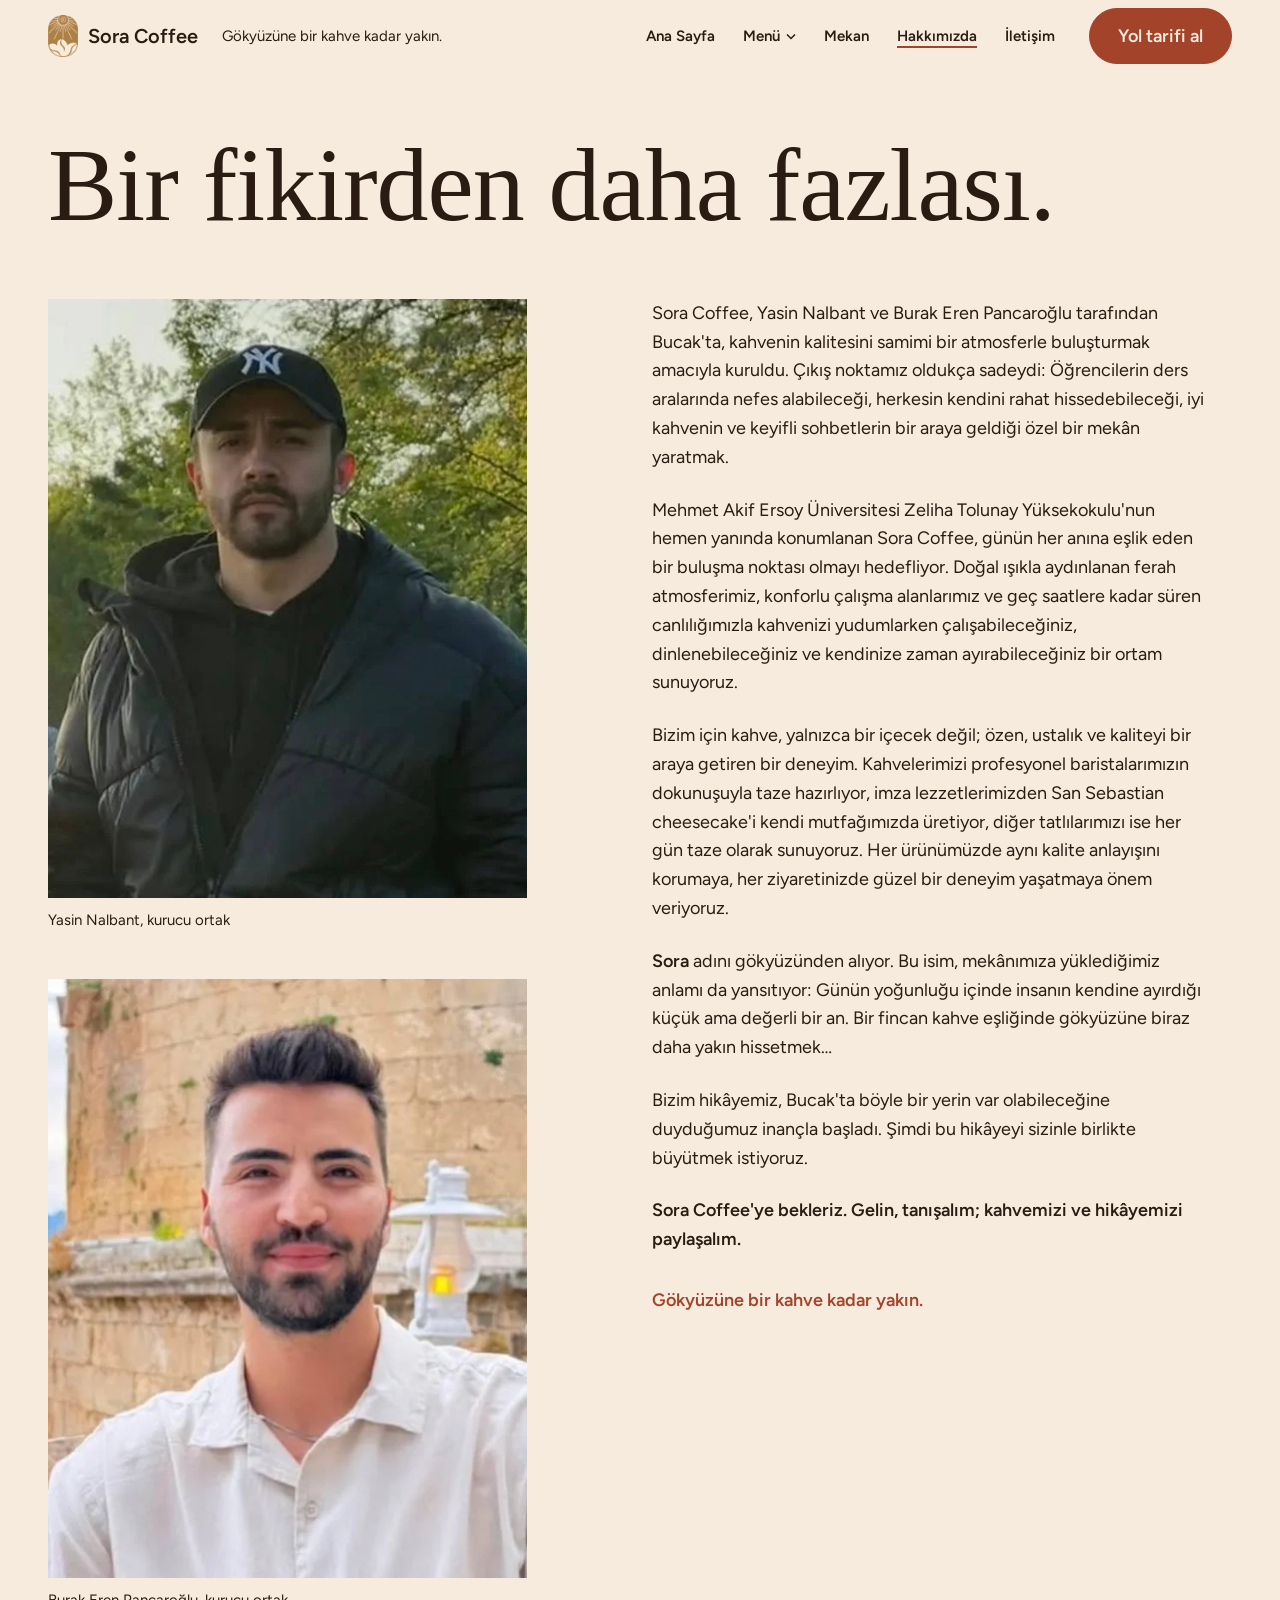
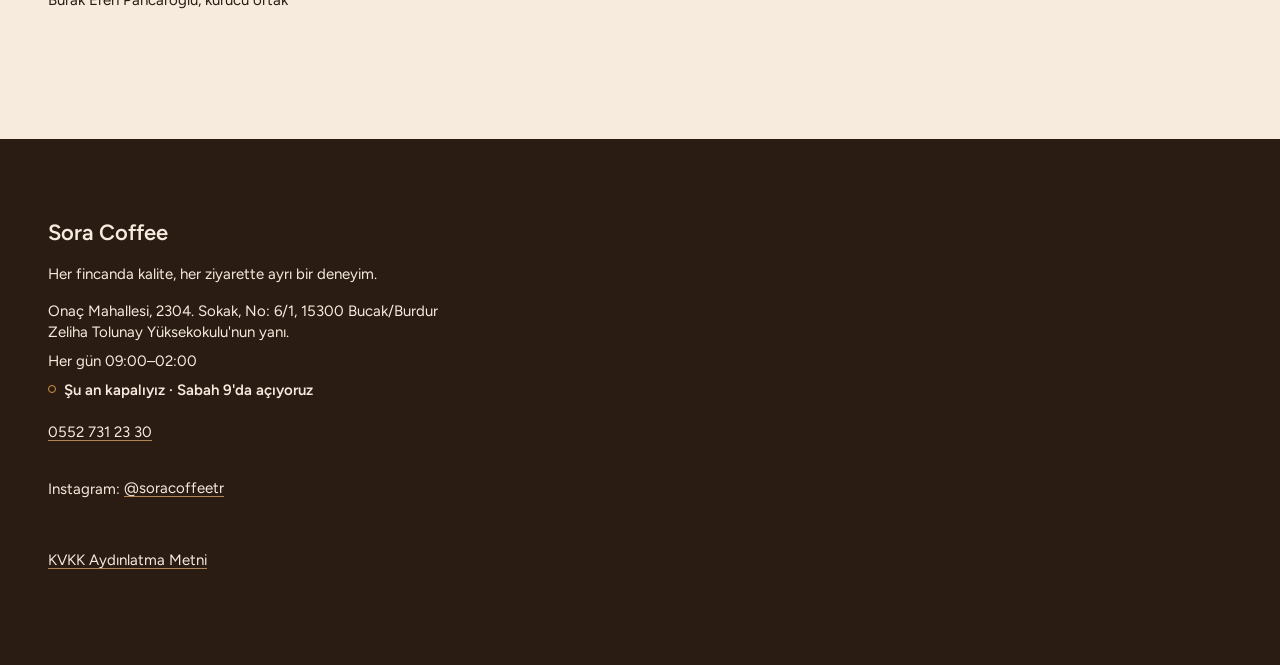
==== commit 56269e89: "San Sebastian'ın gerçek fotoğrafı; menüden ayrı sezonluk bölümü kaldırıldı Sahibin San Sebastian fot" ====
--- a/hakkimizda.html
+++ b/hakkimizda.html
@@ -79,7 +79,6 @@
             <li><a href="menu.html#ozel-kahveler">Özel Kahveler</a></li>
             <li><a href="menu.html#soguk-icecekler">Soğuk İçecekler</a></li>
             <li><a href="menu.html#tatlilar">Tatlılar</a></li>
-            <li><a href="menu.html#sezonluk">Sezonluk</a></li>
           </ul>
         </li>
         <li><a href="mekan.html">Mekan</a></li>
--- a/styles.css
+++ b/styles.css
@@ -458,9 +458,10 @@
 }
 
 /* San Sebastian: görsel solda içeriden, metin sağda aşağıda */
-.san-sebastian { align-items: end; }
-.san-sebastian > figure { grid-column: 2 / span 4; }
-.san-sebastian > div { grid-column: 7 / -1; padding-bottom: 48px; }
+.san-sebastian { align-items: center; }
+.san-sebastian > figure { grid-column: 1 / span 6; }
+.san-sebastian img { width: 100%; }
+.san-sebastian > div { grid-column: 8 / -1; }
 .san-sebastian h2 + p { margin-top: 24px; }
 .san-sebastian p + p { margin-top: 24px; }
 
@@ -533,31 +534,29 @@
 /* ---------- Hakkımızda ---------- */
 .hakkimizda { row-gap: 64px; align-items: start; }
 .hakkimizda h1 { grid-column: 1 / -1; }
+/* Kurucu portreleri alt alta */
 .portreler {
-  grid-column: 1 / span 6;
+  grid-column: 1 / span 5;
   display: grid;
-  grid-template-columns: repeat(2, minmax(0, 1fr));
-  gap: var(--sutun-ara);
+  grid-template-columns: minmax(0, 1fr);
+  row-gap: 48px;
   align-items: start;
-}
-.portreler .portre:nth-child(2) { margin-top: 64px; }  /* ikinci portre biraz aşağıda */
-/* Uzun metin boyunca portreler metnin yanında kalır (yalnızca geniş ekranda) */
-@media (min-width: 761px) {
-  .portreler { position: sticky; top: calc(var(--ust-baslik) + 32px); }
 }
 .portre img { width: 100%; }
 .hk-metin { grid-column: 7 / -1; }
 .hk-metin p + p { margin-top: 24px; }
-.hk-metin .hk-imza {
-  margin-top: 32px;
+/* Terrakota imza satırı (Hakkımızda, İletişim saatleri) */
+.hk-metin .hk-imza,
+.bilgi .imza {
   font-weight: 600;
   color: var(--terrakota);
 }
+.hk-metin .hk-imza { margin-top: 32px; }
 
 /* ---------- İletişim ---------- */
-.iletisim-giris { align-items: end; }
-.iletisim-giris h1 { grid-column: 1 / span 6; }
-.iletisim-giris figure { grid-column: 8 / -1; }
+/* Geniş yatay tabela fotoğrafı başlığın üstünde; kadraj tabelaya (alta) odaklı */
+.iletisim-giris figure { grid-column: 1 / -1; grid-row: 1; }
+.iletisim-giris h1 { grid-column: 1 / -1; grid-row: 2; margin-top: 56px; }
 
 .bilgi {
   display: grid;
@@ -637,20 +636,18 @@
 .hero-foto { overflow: hidden; }
 .hero h1 { position: relative; z-index: 2; }
 
-/* Yatay çekilen kareler dikey kadraja oturur */
 .iletisim-giris img {
   width: 100%;
-  aspect-ratio: 4 / 5;
+  aspect-ratio: 12 / 5;
   object-fit: cover;
-}
-.iletisim-giris figure { grid-column: 9 / -1; }
+  object-position: 50% 80%;
+}
 
 /* Menü kalemleri arasında ince karamel çizgi */
 .kalemler > li + li {
   padding-top: 40px;
   border-top: 1px solid var(--karamel);
 }
-.sezonluk .kalem { align-items: center; }
 
 /* ==========================================================
    9. Ters bölüm — 02:00
@@ -871,7 +868,7 @@
   /* Izgaralar: 12 sütun yerine sade düzen */
   .neden-biz h2 { grid-column: 1 / -1; }
   .neden-metin { grid-column: 1 / -1; margin-top: 32px; }
-  .san-sebastian > figure { grid-column: 1 / span 5; }
+  .san-sebastian > figure { grid-column: 1 / span 6; }
   .san-sebastian > div { grid-column: 7 / -1; }
   .kisa-sss > * { grid-column: 2 / -1; }
   .sss-sayfa .sss { grid-column: 2 / -1; }
@@ -984,7 +981,6 @@
   .gece-foto { margin-top: 48px; width: 78%; margin-left: auto; }
   .isinlar { width: 720px; margin-left: -360px; }
 
-  .san-sebastian > figure { width: 78%; }
   .san-sebastian > div { padding-bottom: 0; margin-top: 32px; }
 
   .kisa-sss > p { margin-top: 32px; }
@@ -1005,12 +1001,13 @@
   .mekan-kareler { gap: 12px; margin-top: 12px; }
 
   /* Hakkımızda */
-  .portreler { margin-top: 40px; gap: 16px; }
-  .portreler .portre:nth-child(2) { margin-top: 40px; }
+  .portreler { margin-top: 40px; row-gap: 32px; }
   .hk-metin { margin-top: 32px; }
 
   /* İletişim */
-  .iletisim-giris figure { margin-top: 32px; width: 78%; margin-left: auto; }
+  .iletisim-giris figure { margin-inline: calc(-1 * var(--kenar)); }
+  .iletisim-giris img { aspect-ratio: 4 / 3; }
+  .iletisim-giris h1 { margin-top: 32px; }
   main > .bilgi + .bilgi { margin-top: 56px; }
   .bilgi .harita { height: 300px; }
   main > .bant { padding-block: 64px; }
@@ -1147,7 +1144,6 @@
   text-align: right;
   white-space: nowrap;
 }
-.sezonluk .fiyat { line-height: var(--govde-satir); }
 
 @media (max-width: 760px) {
   .one-cikanlar { grid-template-columns: repeat(2, minmax(0, 1fr)); gap: 16px; }
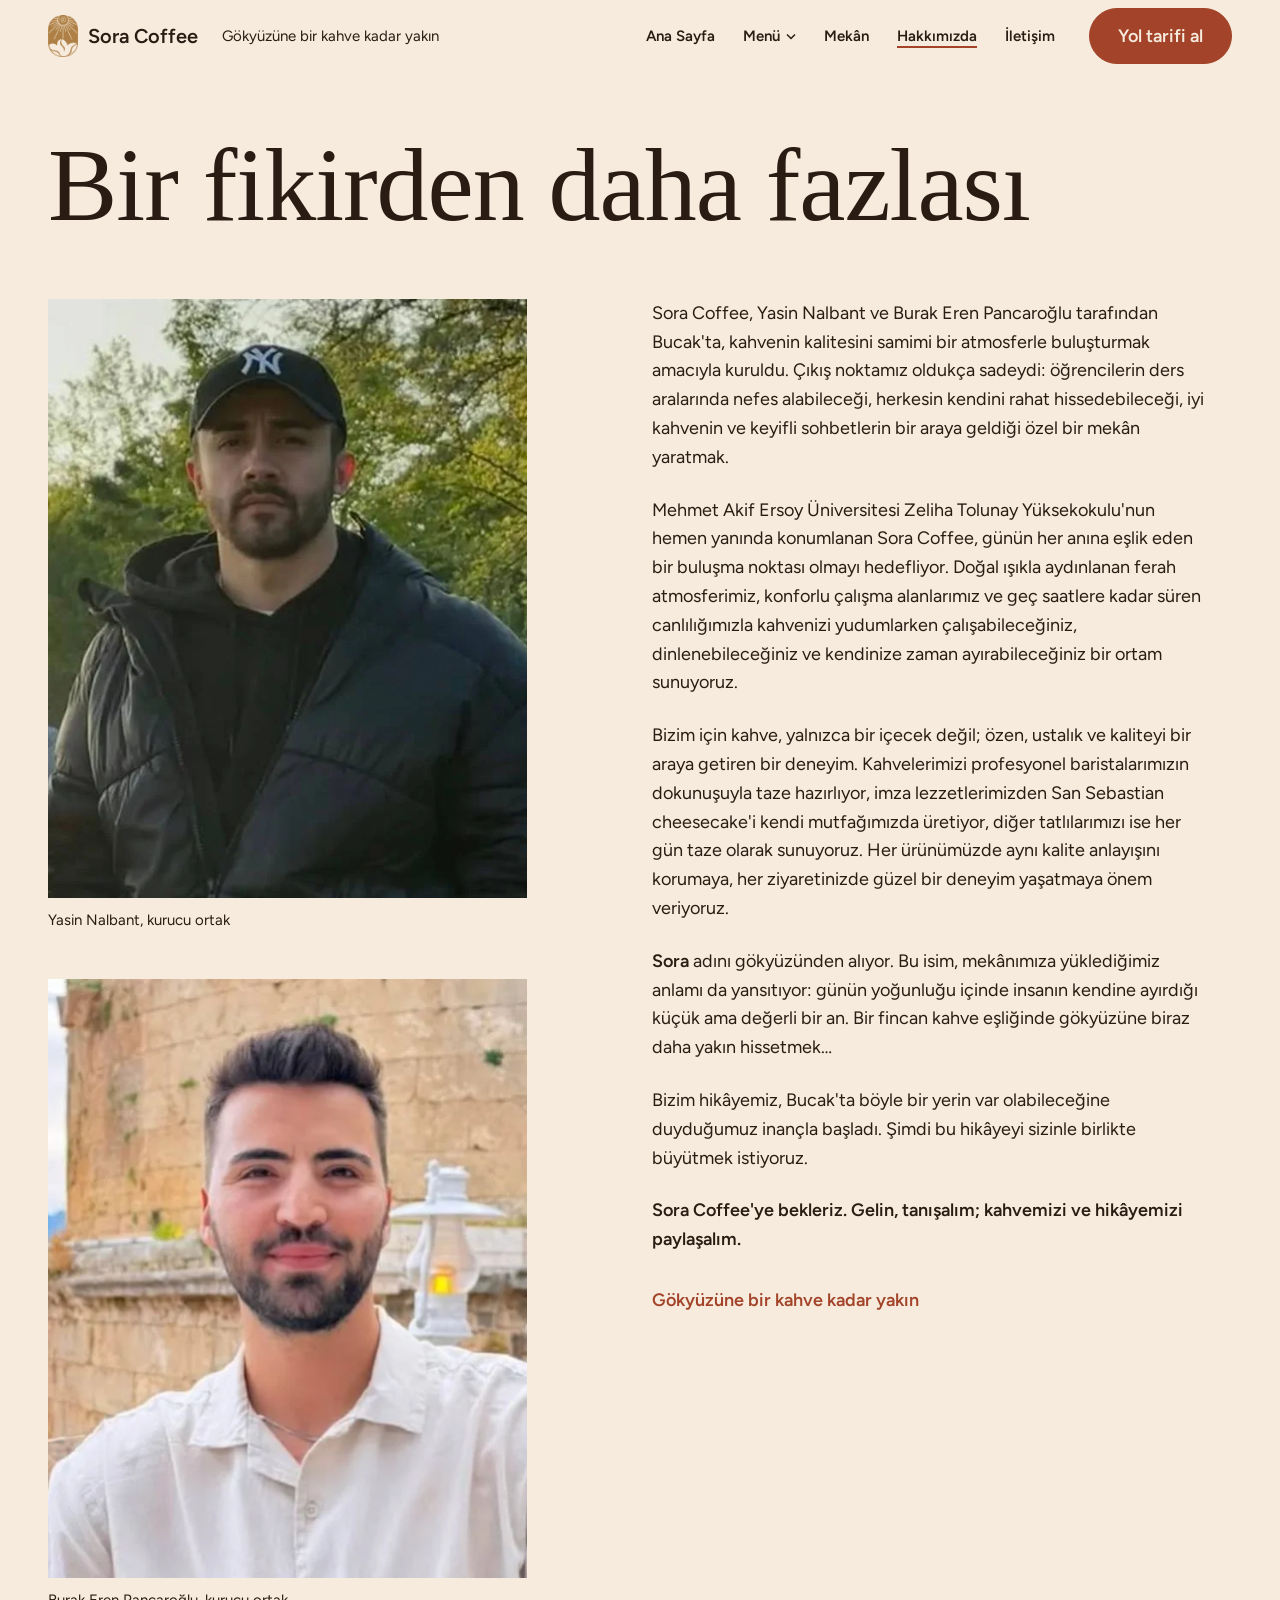
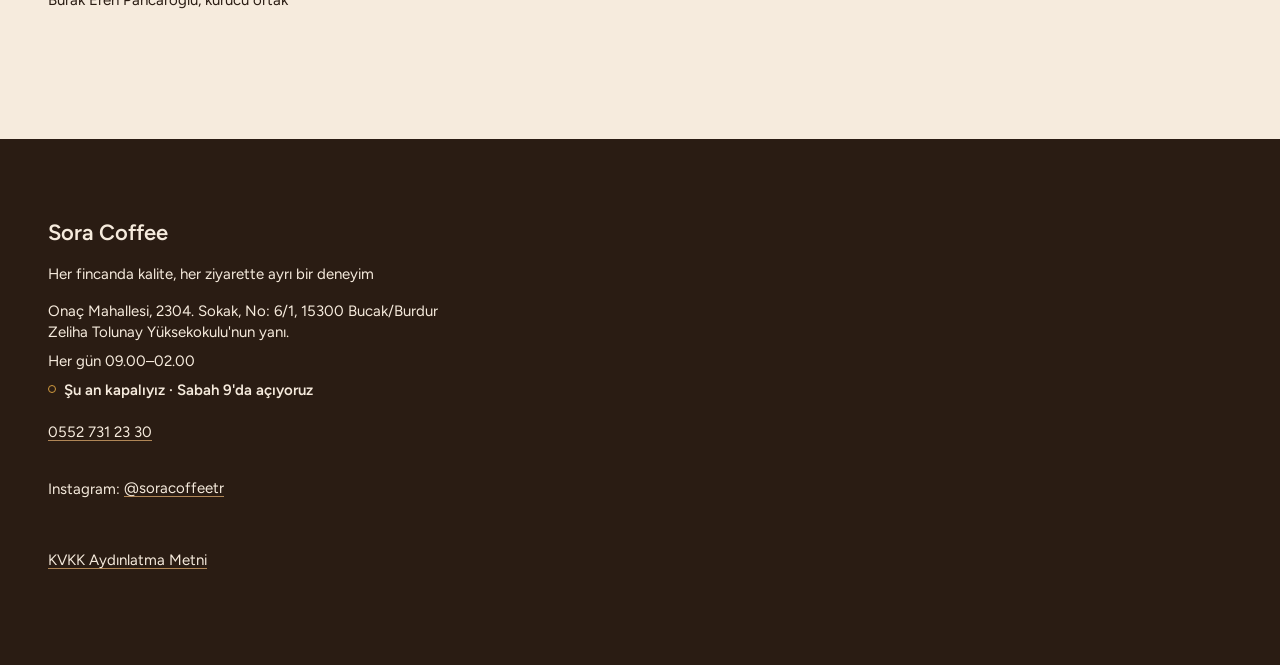
==== commit 1dda7936: "Yazım ve noktalama düzeltmeleri; başlık ve sloganlarda sondaki noktalar kaldırıldı TDK: tezgâh, hâle" ====
--- a/hakkimizda.html
+++ b/hakkimizda.html
@@ -68,7 +68,7 @@
 
   <header class="ust">
     <a class="marka" href="index.html"><img class="marka-isaret" src="img/logo-isaret.png" width="30" height="42" alt="">Sora Coffee</a>
-    <p class="marka-alt">Gökyüzüne bir kahve kadar yakın.</p>
+    <p class="marka-alt">Gökyüzüne bir kahve kadar yakın</p>
     <nav class="ana-nav" id="ana-nav" aria-label="Ana menü">
       <ul>
         <li><a href="index.html">Ana Sayfa</a></li>
@@ -81,13 +81,13 @@
             <li><a href="menu.html#tatlilar">Tatlılar</a></li>
           </ul>
         </li>
-        <li><a href="mekan.html">Mekan</a></li>
+        <li><a href="mekan.html">Mekân</a></li>
         <li><a href="hakkimizda.html" aria-current="page">Hakkımızda</a></li>
         <li><a href="iletisim.html">İletişim</a></li>
       </ul>
       <div class="nav-alt">
-        <p>Gökyüzüne bir kahve kadar yakın.</p>
-        <p class="durum" data-durum>Her gün 09:00–02:00</p>
+        <p>Gökyüzüne bir kahve kadar yakın</p>
+        <p class="durum" data-durum>Her gün 09.00–02.00</p>
         <p>Onaç Mahallesi, 2304. Sokak, No: 6/1, 15300 Bucak/Burdur</p>
       </div>
     </nav>
@@ -96,7 +96,7 @@
 
   <main id="icerik">
     <article class="hakkimizda" aria-labelledby="hk-baslik">
-      <h1 id="hk-baslik">Bir fikirden daha fazlası.</h1>
+      <h1 id="hk-baslik">Bir fikirden daha fazlası</h1>
       <div class="portreler">
         <figure class="portre">
           <img src="img/yasin-nalbant-portre.webp" width="560" height="700" alt="Yasin Nalbant, siyah şapka ve montla, ağaçların önünde." loading="lazy" decoding="async">
@@ -108,25 +108,25 @@
         </figure>
       </div>
       <div class="hk-metin">
-        <p>Sora Coffee, Yasin Nalbant ve Burak Eren Pancaroğlu tarafından Bucak'ta, kahvenin kalitesini samimi bir atmosferle buluşturmak amacıyla kuruldu. Çıkış noktamız oldukça sadeydi: Öğrencilerin ders aralarında nefes alabileceği, herkesin kendini rahat hissedebileceği, iyi kahvenin ve keyifli sohbetlerin bir araya geldiği özel bir mekân yaratmak.</p>
+        <p>Sora Coffee, Yasin Nalbant ve Burak Eren Pancaroğlu tarafından Bucak'ta, kahvenin kalitesini samimi bir atmosferle buluşturmak amacıyla kuruldu. Çıkış noktamız oldukça sadeydi: öğrencilerin ders aralarında nefes alabileceği, herkesin kendini rahat hissedebileceği, iyi kahvenin ve keyifli sohbetlerin bir araya geldiği özel bir mekân yaratmak.</p>
         <p>Mehmet Akif Ersoy Üniversitesi Zeliha Tolunay Yüksekokulu'nun hemen yanında konumlanan Sora Coffee, günün her anına eşlik eden bir buluşma noktası olmayı hedefliyor. Doğal ışıkla aydınlanan ferah atmosferimiz, konforlu çalışma alanlarımız ve geç saatlere kadar süren canlılığımızla kahvenizi yudumlarken çalışabileceğiniz, dinlenebileceğiniz ve kendinize zaman ayırabileceğiniz bir ortam sunuyoruz.</p>
         <p>Bizim için kahve, yalnızca bir içecek değil; özen, ustalık ve kaliteyi bir araya getiren bir deneyim. Kahvelerimizi profesyonel baristalarımızın dokunuşuyla taze hazırlıyor, imza lezzetlerimizden San Sebastian cheesecake'i kendi mutfağımızda üretiyor, diğer tatlılarımızı ise her gün taze olarak sunuyoruz. Her ürünümüzde aynı kalite anlayışını korumaya, her ziyaretinizde güzel bir deneyim yaşatmaya önem veriyoruz.</p>
-        <p><strong>Sora</strong> adını gökyüzünden alıyor. Bu isim, mekânımıza yüklediğimiz anlamı da yansıtıyor: Günün yoğunluğu içinde insanın kendine ayırdığı küçük ama değerli bir an. Bir fincan kahve eşliğinde gökyüzüne biraz daha yakın hissetmek…</p>
+        <p><strong>Sora</strong> adını gökyüzünden alıyor. Bu isim, mekânımıza yüklediğimiz anlamı da yansıtıyor: günün yoğunluğu içinde insanın kendine ayırdığı küçük ama değerli bir an. Bir fincan kahve eşliğinde gökyüzüne biraz daha yakın hissetmek…</p>
         <p>Bizim hikâyemiz, Bucak'ta böyle bir yerin var olabileceğine duyduğumuz inançla başladı. Şimdi bu hikâyeyi sizinle birlikte büyütmek istiyoruz.</p>
         <p><strong>Sora Coffee'ye bekleriz. Gelin, tanışalım; kahvemizi ve hikâyemizi paylaşalım.</strong></p>
-        <p class="hk-imza">Gökyüzüne bir kahve kadar yakın.</p>
+        <p class="hk-imza">Gökyüzüne bir kahve kadar yakın</p>
       </div>
     </article>
   </main>
 
   <footer class="alt">
     <p class="alt-ad">Sora Coffee</p>
-    <p class="alt-slogan">Her fincanda kalite, her ziyarette ayrı bir deneyim.</p>
+    <p class="alt-slogan">Her fincanda kalite, her ziyarette ayrı bir deneyim</p>
     <address>
       Onaç Mahallesi, 2304. Sokak, No: 6/1, 15300 Bucak/Burdur<br>
       Zeliha Tolunay Yüksekokulu'nun yanı.
     </address>
-    <p>Her gün 09:00–02:00</p>
+    <p>Her gün 09.00–02.00</p>
     <p class="durum" data-durum hidden></p>
     <p><a href="tel:+905527312330">0552 731 23 30</a></p>
     <p>Instagram: <a href="https://www.instagram.com/soracoffeetr/">@soracoffeetr</a></p>
--- a/styles.css
+++ b/styles.css
@@ -368,7 +368,6 @@
 .izgara,
 .hero,
 .neden-biz,
-.gece,
 .san-sebastian,
 .hakkimizda,
 .iletisim-giris {
@@ -432,30 +431,6 @@
 .neden-metin p + p,
 .mekan-giris p + p { margin-top: 16px; }
 
-/* Ters bölüm: dev 02:00 */
-.gece {
-  align-content: center;
-  row-gap: 32px;
-}
-.gece .dev-rakam { align-self: end; }
-.gece > p { align-self: start; }
-.gece-foto { align-self: center; }
-.dev-rakam {
-  grid-column: 1 / span 8;
-  grid-row: 1;
-  font-size: var(--rakam);
-  line-height: var(--rakam-satir);
-  letter-spacing: -0.02em;
-}
-.gece > p {
-  grid-column: 1 / span 6;
-  grid-row: 2;
-  font-size: var(--govde);
-}
-.gece-foto {
-  grid-column: 9 / -1;
-  grid-row: 1 / span 2;
-}
 
 /* San Sebastian: görsel solda içeriden, metin sağda aşağıda */
 .san-sebastian { align-items: center; }
@@ -635,6 +610,9 @@
 /* Giriş animasyonundaki 1,04 ölçek fotoğraf kutusundan taşmasın */
 .hero-foto { overflow: hidden; }
 .hero h1 { position: relative; z-index: 2; }
+/* Ana sayfa başlığı iki toprak tonunda: terrakota (5,2:1) ve koyu karamel (4,6:1) */
+.hero h1 .h1-ilk { color: var(--terrakota); }
+.hero h1 .h1-ikinci { color: var(--karamel-koyu); }
 
 .iletisim-giris img {
   width: 100%;
@@ -649,45 +627,7 @@
   border-top: 1px solid var(--karamel);
 }
 
-/* ==========================================================
-   9. Ters bölüm — 02:00
-   ========================================================== */
-.gece {
-  position: relative;
-  overflow: hidden;
-  padding-block: var(--bolum);
-  background: var(--espresso);
-  color: var(--krem);
-}
-.gece > * { position: relative; z-index: 1; }
-.dev-rakam { color: var(--hardal); }
-.gece > p { color: var(--krem); }
-
-/* Karamel güneş ışınları — 02:00'nin arkasından doğar, bölümün üst kenarından taşar */
-.dev-rakam {
-  position: relative;
-  isolation: isolate;
-  justify-self: start;
-}
-.isinlar {
-  position: absolute;
-  z-index: -1;
-  left: 50%;
-  bottom: 0;
-  width: 1120px;
-  height: auto;
-  margin-left: -560px;
-  color: var(--karamel);
-  pointer-events: none;
-}
-.isinlar line {
-  stroke: currentColor;
-  stroke-width: 1.5;
-  vector-effect: non-scaling-stroke;
-  transform-box: fill-box;
-  transform-origin: bottom;
-}
-.gece-foto img { position: relative; }
+
 
 /* ==========================================================
    10. Terrakota bant — İletişim
@@ -751,14 +691,6 @@
   }
   html.js .goster.gorundu { opacity: 1; transform: none; }
 
-  /* İmza an: ışınlar merkezden dışa bir kez doğar. Simetrik çiftler 30ms
-     arayla başlar (0–150ms), her ışın 330ms: toplam 480ms. */
-  html.js .isinlar line { transform: scaleY(0); }
-  html.js .isinlar.dogdu line {
-    transform: scaleY(1);
-    transition: transform 330ms var(--egri);
-    transition-delay: calc(var(--sira) * 30ms);
-  }
 }
 
 @keyframes yukari16 {
@@ -932,7 +864,6 @@
   /* Tek sütun */
   .hero,
   .neden-biz,
-  .gece,
   .san-sebastian,
   .hakkimizda,
   .iletisim-giris,
@@ -975,11 +906,6 @@
 
   .neden-metin { margin-top: 24px; }
 
-  /* 02:00 */
-  .gece .dev-rakam { display: inline-block; }
-  .gece > p { margin-top: 24px; }
-  .gece-foto { margin-top: 48px; width: 78%; margin-left: auto; }
-  .isinlar { width: 720px; margin-left: -360px; }
 
   .san-sebastian > div { padding-bottom: 0; margin-top: 32px; }
 
@@ -1165,3 +1091,12 @@
 
 /* Alt bilgide slogan */
 .alt-slogan { margin-bottom: 8px; }
+
+/* San Sebastian: koyu espresso bant (eski 02:00 bölümünün tonu) */
+main > .san-sebastian {
+  padding-block: var(--bolum);
+  background: var(--espresso);
+  color: var(--krem);
+}
+.san-sebastian a { color: var(--hardal); text-decoration-color: var(--hardal); }
+.san-sebastian a:hover { color: var(--krem); text-decoration-color: var(--krem); }
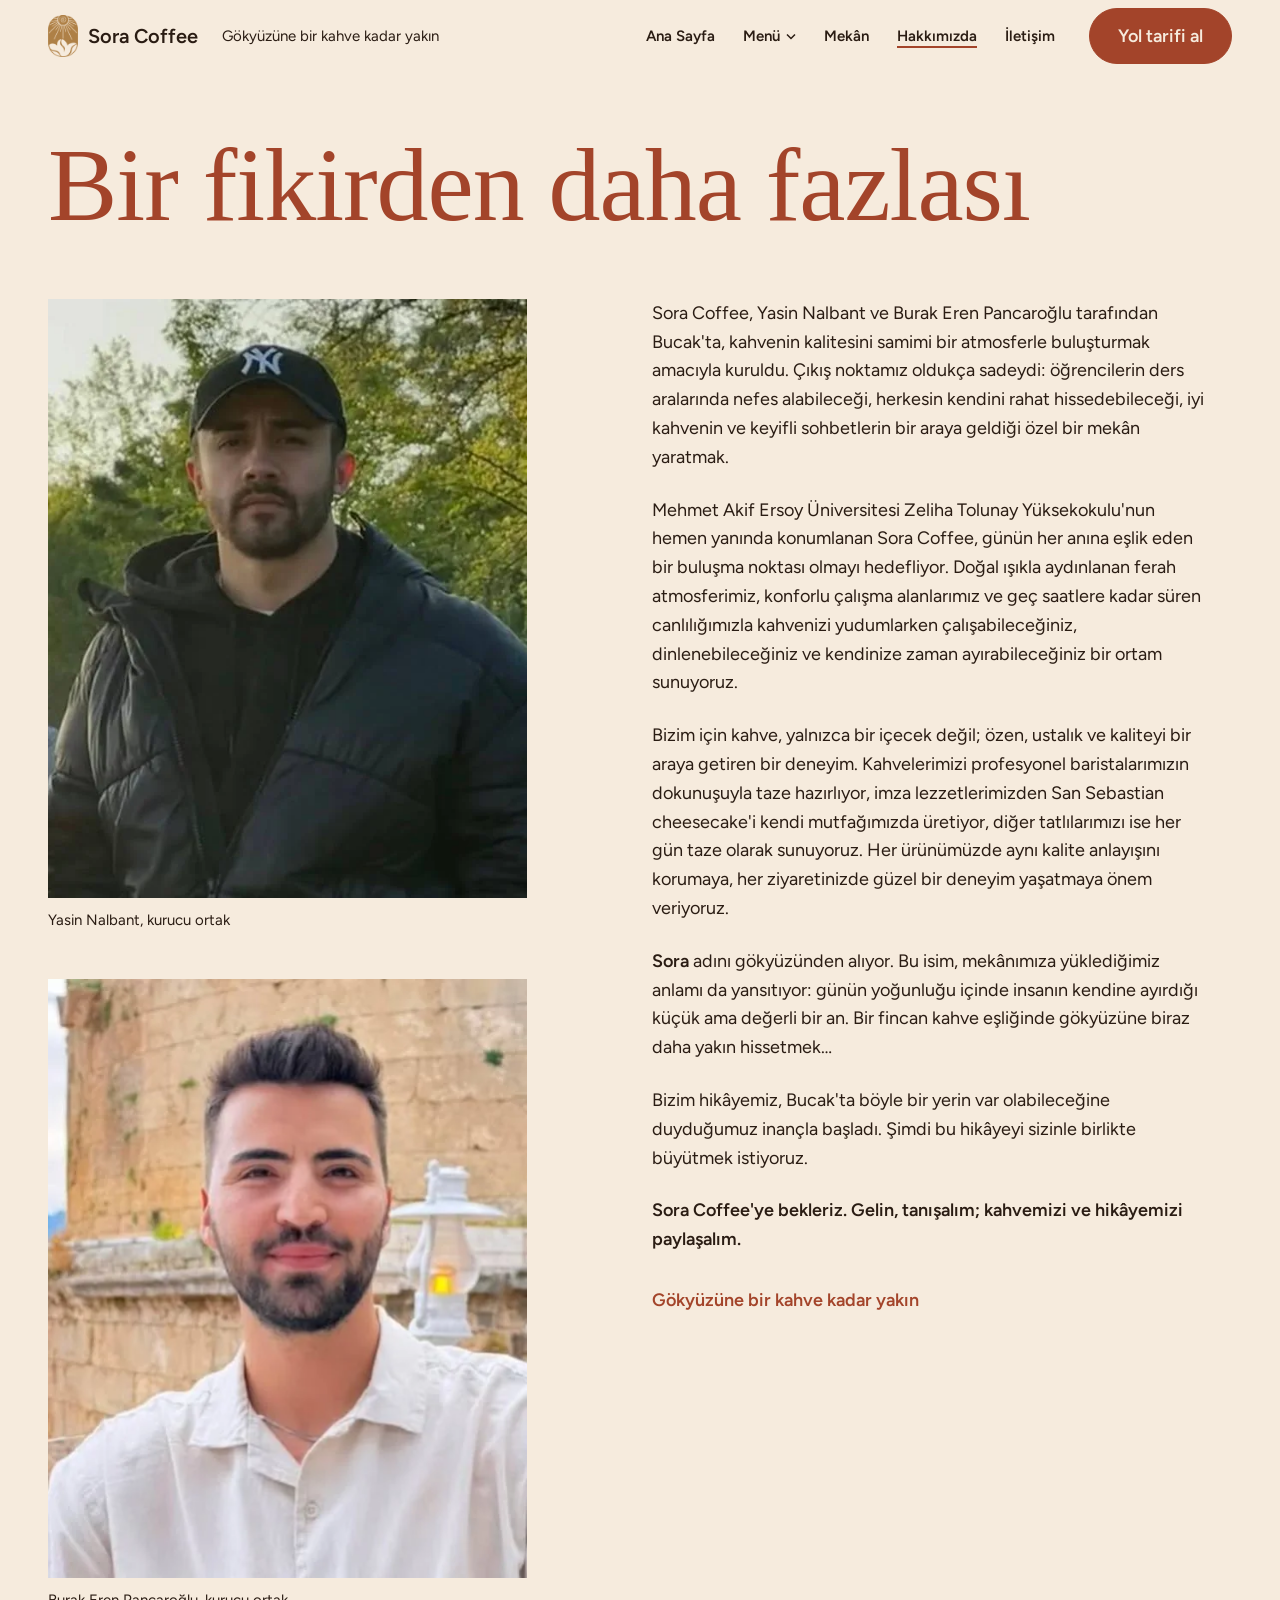
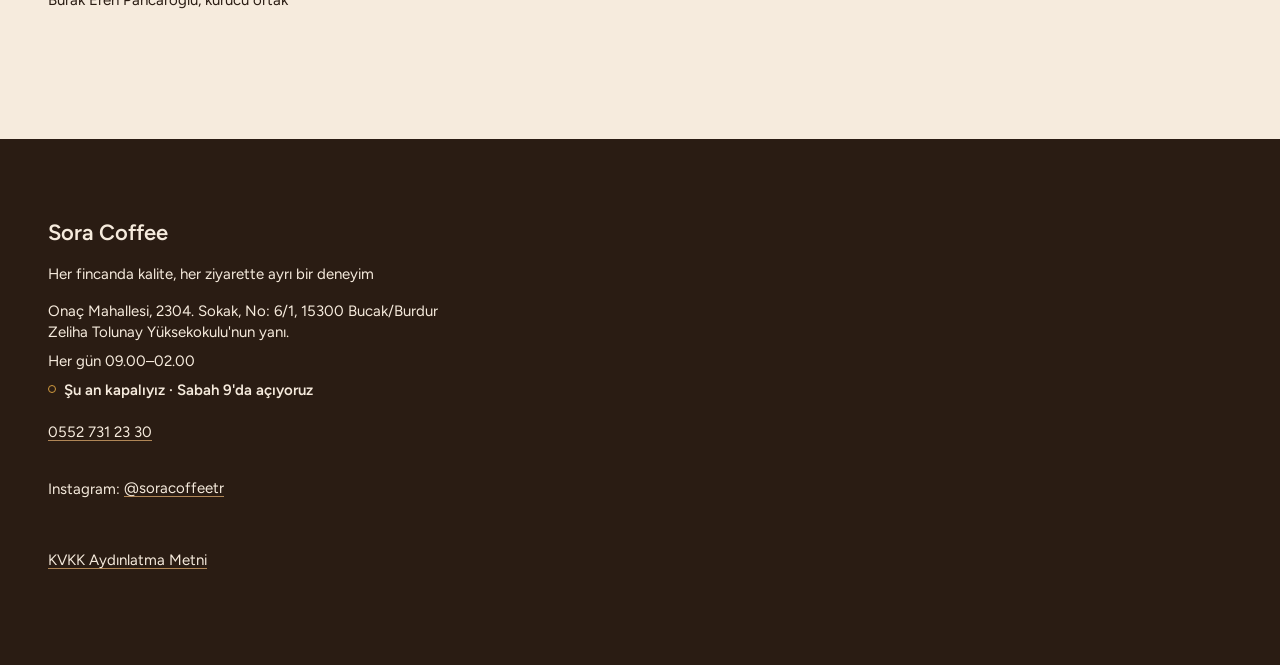
==== commit f7556d49: "Saat bilgisini yalnızca alt bilgi ve İletişim'deki Saatler bölümünde bırak Kaldırılanlar: mobil menü" ====
--- a/hakkimizda.html
+++ b/hakkimizda.html
@@ -87,7 +87,6 @@
       </ul>
       <div class="nav-alt">
         <p>Gökyüzüne bir kahve kadar yakın</p>
-        <p class="durum" data-durum>Her gün 09.00–02.00</p>
         <p>Onaç Mahallesi, 2304. Sokak, No: 6/1, 15300 Bucak/Burdur</p>
       </div>
     </nav>
--- a/styles.css
+++ b/styles.css
@@ -610,6 +610,16 @@
 /* Giriş animasyonundaki 1,04 ölçek fotoğraf kutusundan taşmasın */
 .hero-foto { overflow: hidden; }
 .hero h1 { position: relative; z-index: 2; }
+/* Başlık renkleri (ana sayfa başlığıyla uyumlu toprak tonları):
+   sayfa başlıkları (h1) terrakota 5,2:1, bölüm başlıkları (h2) koyu karamel 4,6:1.
+   Küçük etiket başlıkları ve KVKK alt başlıkları metin renginde kalır;
+   koyu San Sebastian bandında h2 açık karamel (5,0:1). */
+h1 { color: var(--terrakota); }
+h2 { color: var(--karamel-koyu); }
+h2.etiket,
+.metin-sayfa h2 { color: var(--espresso); }
+.san-sebastian h2 { color: var(--karamel); }
+
 /* Ana sayfa başlığı iki toprak tonunda: terrakota (5,2:1) ve koyu karamel (4,6:1) */
 .hero h1 .h1-ilk { color: var(--terrakota); }
 .hero h1 .h1-ikinci { color: var(--karamel-koyu); }
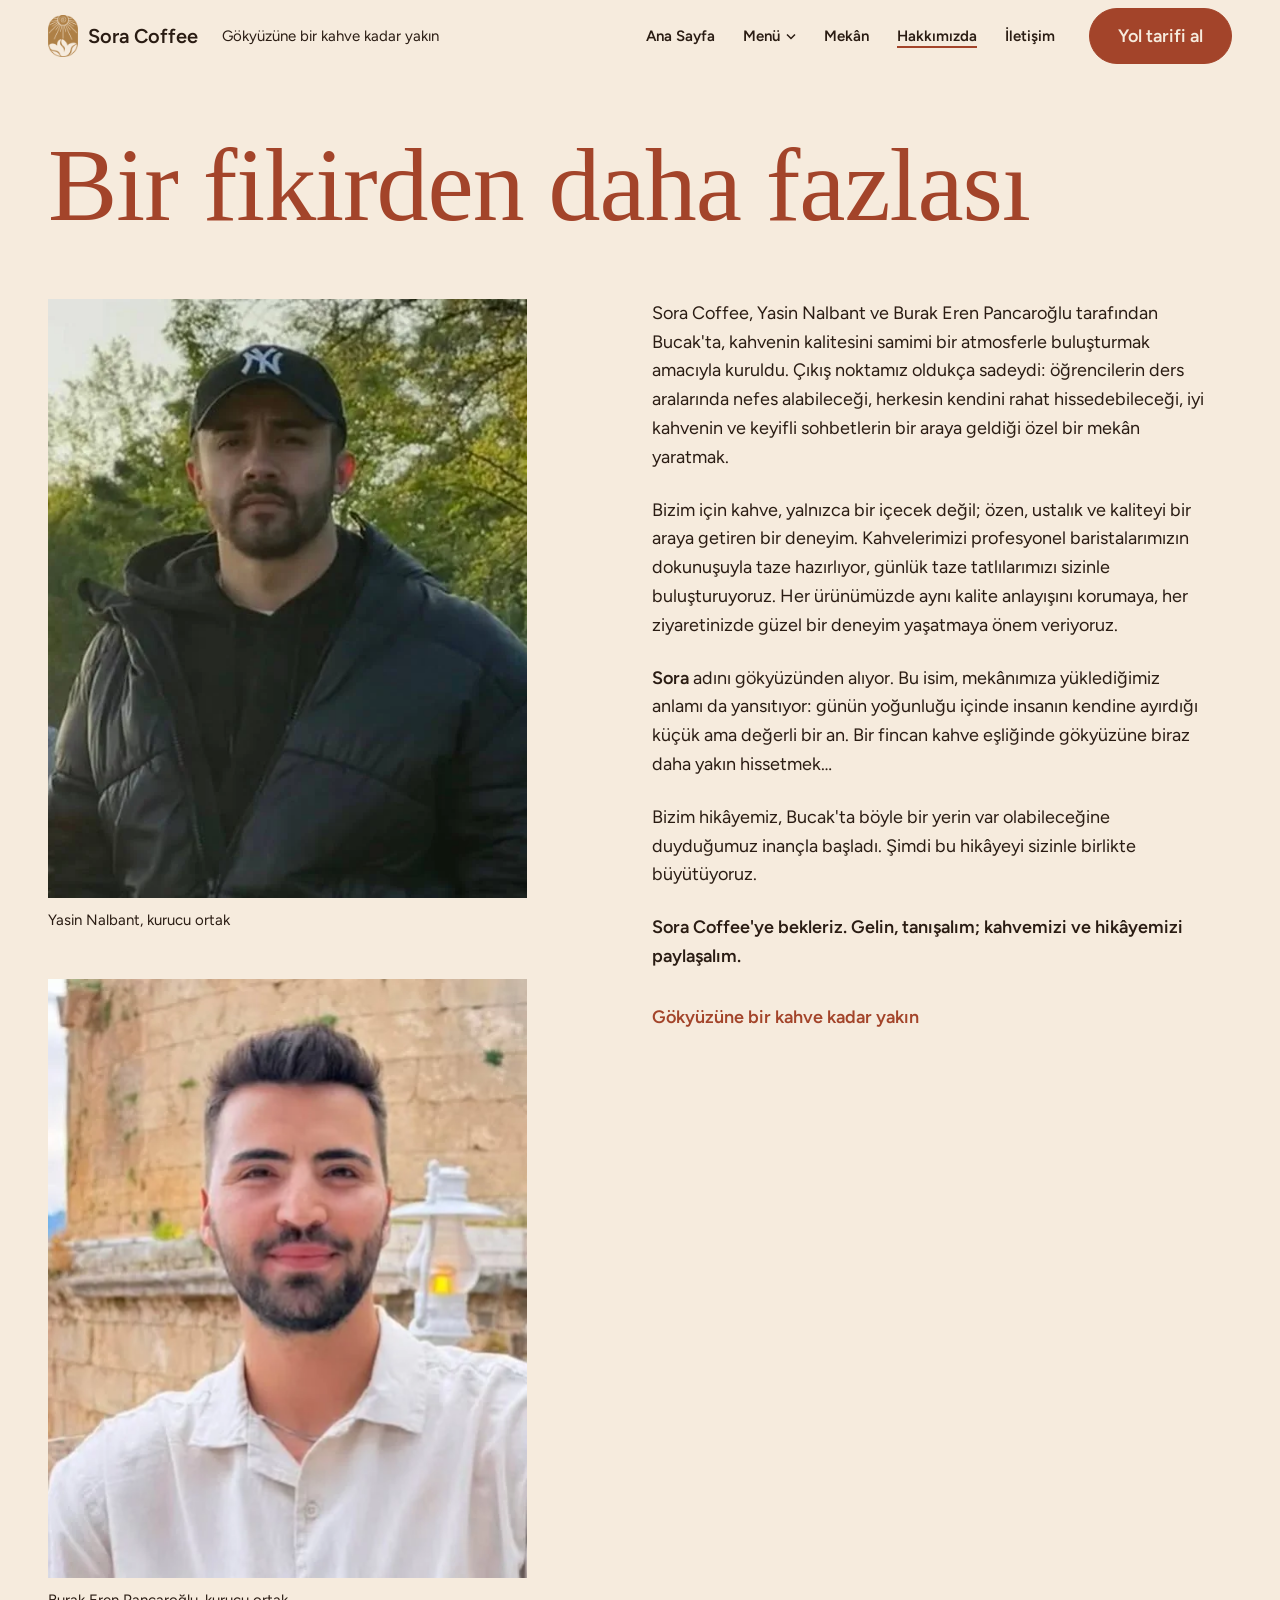
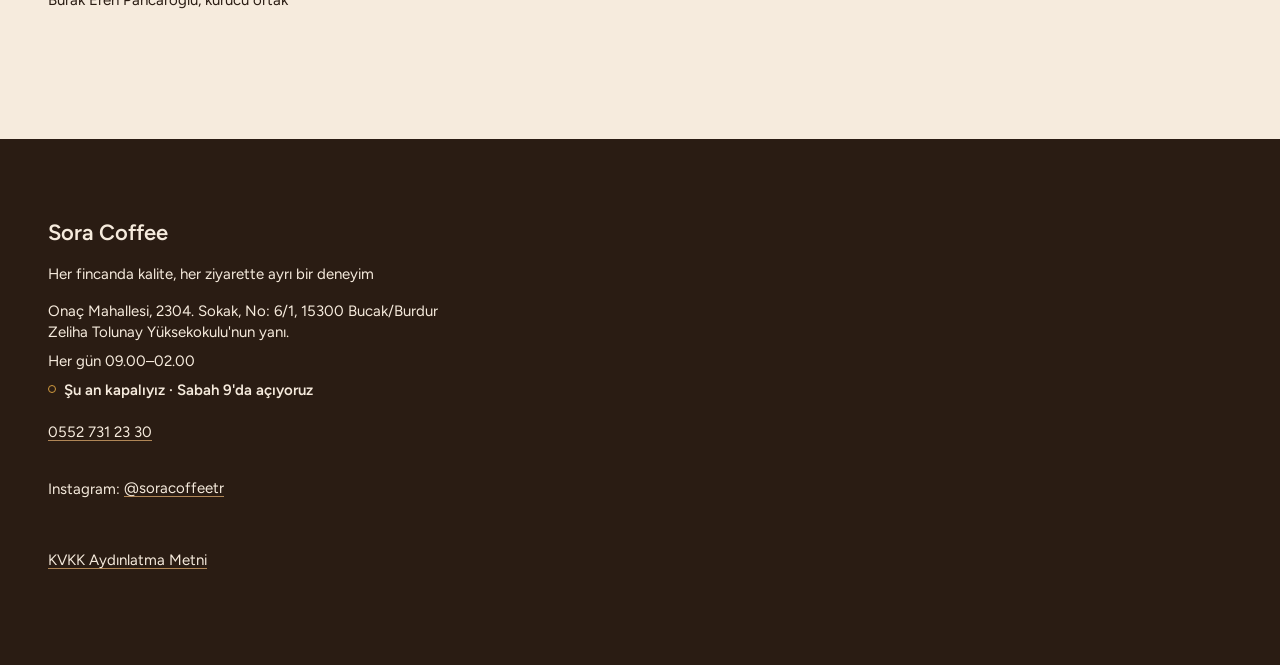
==== commit 60dcbad3: "Metin ve menü düzenlemeleri - Mekân başlığı: "Yoğunluk arasında bir kahve" - Hakkımızda: ikinci para" ====
--- a/hakkimizda.html
+++ b/hakkimizda.html
@@ -108,10 +108,9 @@
       </div>
       <div class="hk-metin">
         <p>Sora Coffee, Yasin Nalbant ve Burak Eren Pancaroğlu tarafından Bucak'ta, kahvenin kalitesini samimi bir atmosferle buluşturmak amacıyla kuruldu. Çıkış noktamız oldukça sadeydi: öğrencilerin ders aralarında nefes alabileceği, herkesin kendini rahat hissedebileceği, iyi kahvenin ve keyifli sohbetlerin bir araya geldiği özel bir mekân yaratmak.</p>
-        <p>Mehmet Akif Ersoy Üniversitesi Zeliha Tolunay Yüksekokulu'nun hemen yanında konumlanan Sora Coffee, günün her anına eşlik eden bir buluşma noktası olmayı hedefliyor. Doğal ışıkla aydınlanan ferah atmosferimiz, konforlu çalışma alanlarımız ve geç saatlere kadar süren canlılığımızla kahvenizi yudumlarken çalışabileceğiniz, dinlenebileceğiniz ve kendinize zaman ayırabileceğiniz bir ortam sunuyoruz.</p>
-        <p>Bizim için kahve, yalnızca bir içecek değil; özen, ustalık ve kaliteyi bir araya getiren bir deneyim. Kahvelerimizi profesyonel baristalarımızın dokunuşuyla taze hazırlıyor, imza lezzetlerimizden San Sebastian cheesecake'i kendi mutfağımızda üretiyor, diğer tatlılarımızı ise her gün taze olarak sunuyoruz. Her ürünümüzde aynı kalite anlayışını korumaya, her ziyaretinizde güzel bir deneyim yaşatmaya önem veriyoruz.</p>
+        <p>Bizim için kahve, yalnızca bir içecek değil; özen, ustalık ve kaliteyi bir araya getiren bir deneyim. Kahvelerimizi profesyonel baristalarımızın dokunuşuyla taze hazırlıyor, günlük taze tatlılarımızı sizinle buluşturuyoruz. Her ürünümüzde aynı kalite anlayışını korumaya, her ziyaretinizde güzel bir deneyim yaşatmaya önem veriyoruz.</p>
         <p><strong>Sora</strong> adını gökyüzünden alıyor. Bu isim, mekânımıza yüklediğimiz anlamı da yansıtıyor: günün yoğunluğu içinde insanın kendine ayırdığı küçük ama değerli bir an. Bir fincan kahve eşliğinde gökyüzüne biraz daha yakın hissetmek…</p>
-        <p>Bizim hikâyemiz, Bucak'ta böyle bir yerin var olabileceğine duyduğumuz inançla başladı. Şimdi bu hikâyeyi sizinle birlikte büyütmek istiyoruz.</p>
+        <p>Bizim hikâyemiz, Bucak'ta böyle bir yerin var olabileceğine duyduğumuz inançla başladı. Şimdi bu hikâyeyi sizinle birlikte büyütüyoruz.</p>
         <p><strong>Sora Coffee'ye bekleriz. Gelin, tanışalım; kahvemizi ve hikâyemizi paylaşalım.</strong></p>
         <p class="hk-imza">Gökyüzüne bir kahve kadar yakın</p>
       </div>
--- a/styles.css
+++ b/styles.css
@@ -440,21 +440,6 @@
 .san-sebastian h2 + p { margin-top: 24px; }
 .san-sebastian p + p { margin-top: 24px; }
 
-/* SSS */
-.sss dt {
-  font-size: var(--h3);
-  line-height: var(--h3-satir);
-  font-weight: 600;
-}
-.sss dt:not(:first-child) { margin-top: 40px; }
-.sss dd { margin-top: 8px; }
-.kisa-sss {
-  display: grid;
-  grid-template-columns: repeat(12, minmax(0, 1fr));
-  column-gap: var(--sutun-ara);
-}
-.kisa-sss > * { grid-column: 4 / -1; }
-.kisa-sss > p { margin-top: 40px; }
 
 /* Çağrı */
 .cagri p { margin-top: 24px; }
@@ -564,14 +549,6 @@
 }
 .bant p + p { margin-top: 24px; }
 
-/* ---------- SSS sayfası ---------- */
-.sss-sayfa {
-  display: grid;
-  grid-template-columns: repeat(12, minmax(0, 1fr));
-  column-gap: var(--sutun-ara);
-}
-.sss-sayfa h1 { grid-column: 1 / -1; }
-.sss-sayfa .sss { grid-column: 4 / -1; margin-top: 64px; }
 
 /* ==========================================================
    7. Alt bilgi
@@ -812,8 +789,6 @@
   .neden-metin { grid-column: 1 / -1; margin-top: 32px; }
   .san-sebastian > figure { grid-column: 1 / span 6; }
   .san-sebastian > div { grid-column: 7 / -1; }
-  .kisa-sss > * { grid-column: 2 / -1; }
-  .sss-sayfa .sss { grid-column: 2 / -1; }
   .bilgi > * { grid-column: 1 / -1; }
   .bilgi .harita {
     grid-column: 1 / -1;
@@ -877,8 +852,6 @@
   .san-sebastian,
   .hakkimizda,
   .iletisim-giris,
-  .kisa-sss,
-  .sss-sayfa,
   .alt { display: block; }
 
   /* Hero: foto tam genişlik, başlık ve metnin altında */
@@ -919,8 +892,6 @@
 
   .san-sebastian > div { padding-bottom: 0; margin-top: 32px; }
 
-  .kisa-sss > p { margin-top: 32px; }
-  .sss dt:not(:first-child) { margin-top: 32px; }
 
   /* Menü */
   .kalem {
@@ -948,7 +919,6 @@
   .bilgi .harita { height: 300px; }
   main > .bant { padding-block: 64px; }
 
-  .sss-sayfa .sss { margin-top: 40px; }
 
   /* Alt bilgi */
   .alt { padding-block: 56px; }
@@ -1110,3 +1080,5 @@
 }
 .san-sebastian a { color: var(--hardal); text-decoration-color: var(--hardal); }
 .san-sebastian a:hover { color: var(--krem); text-decoration-color: var(--krem); }
+/* Ara başlığı gizlenmiş ardışık tablolar arasında daha dar boşluk */
+.fiyat-listesi + .fiyat-listesi:has(> caption.gorunmez) { margin-top: 32px; }
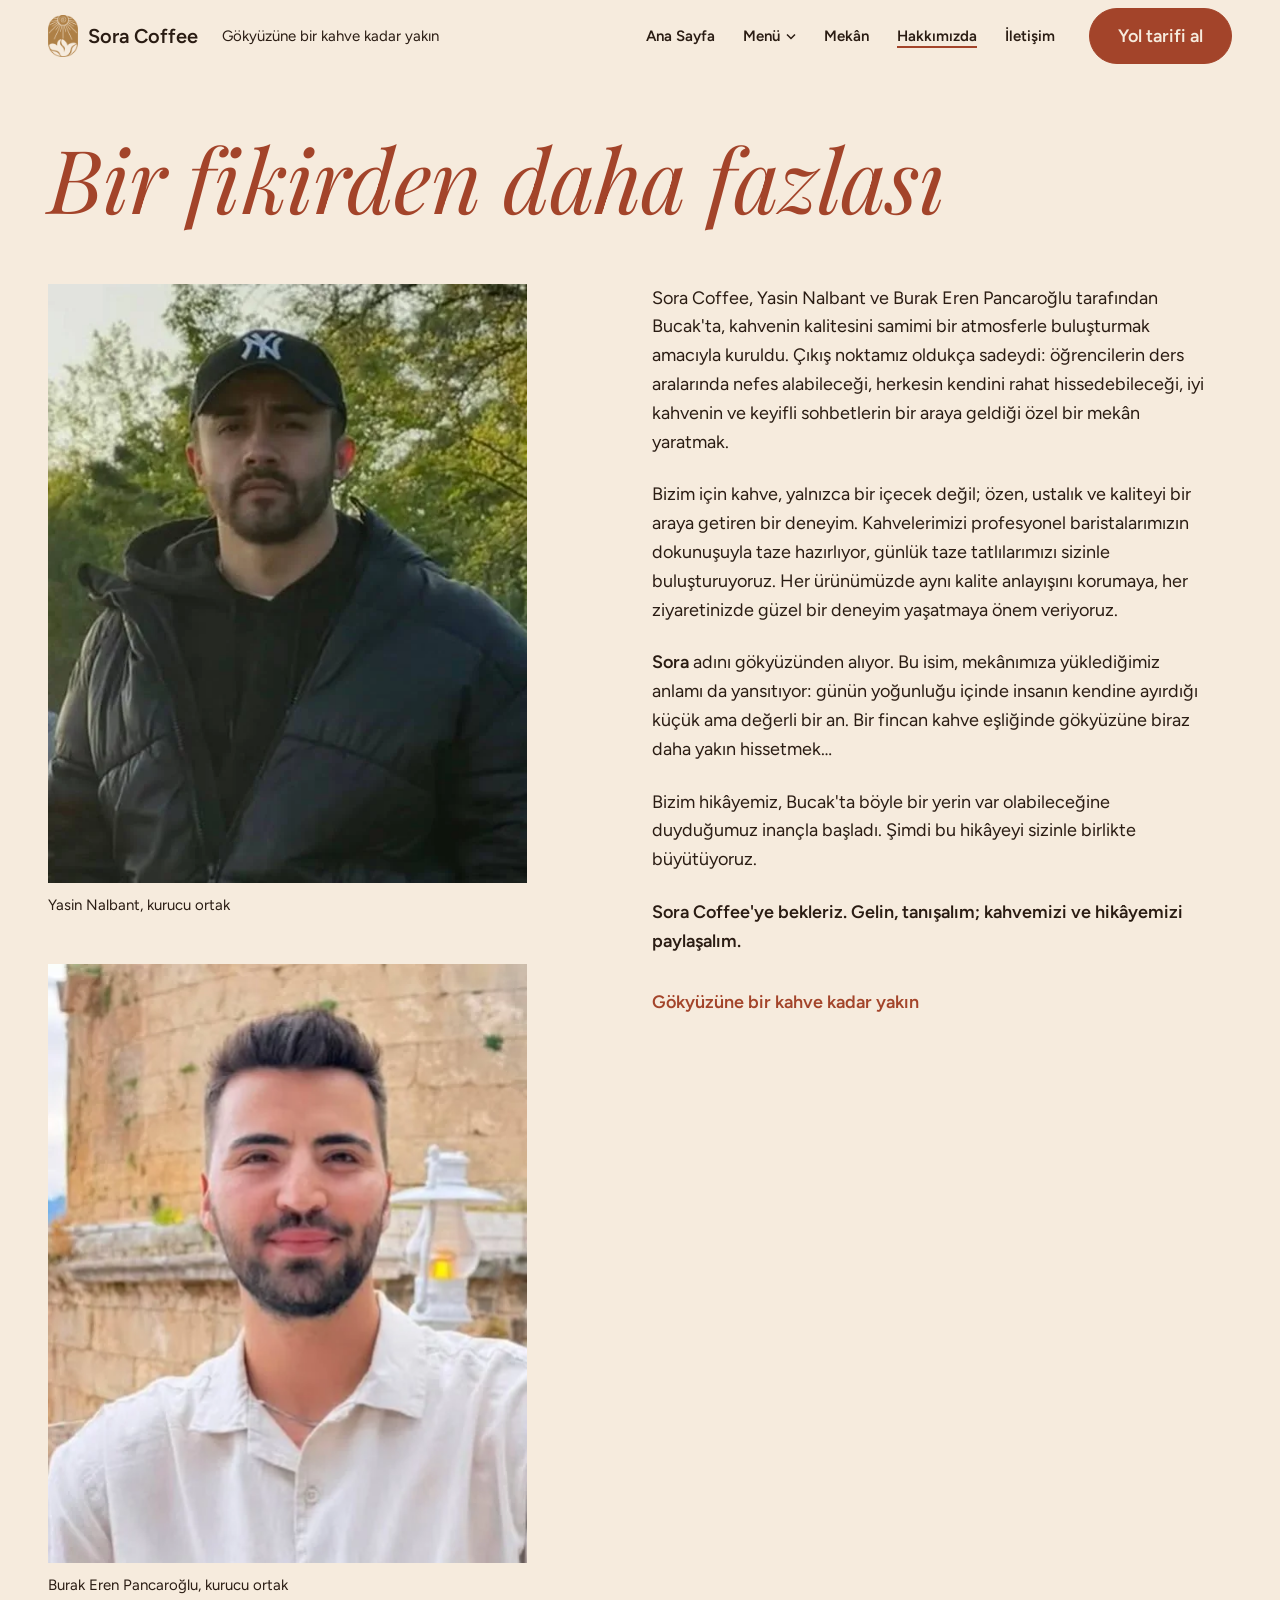
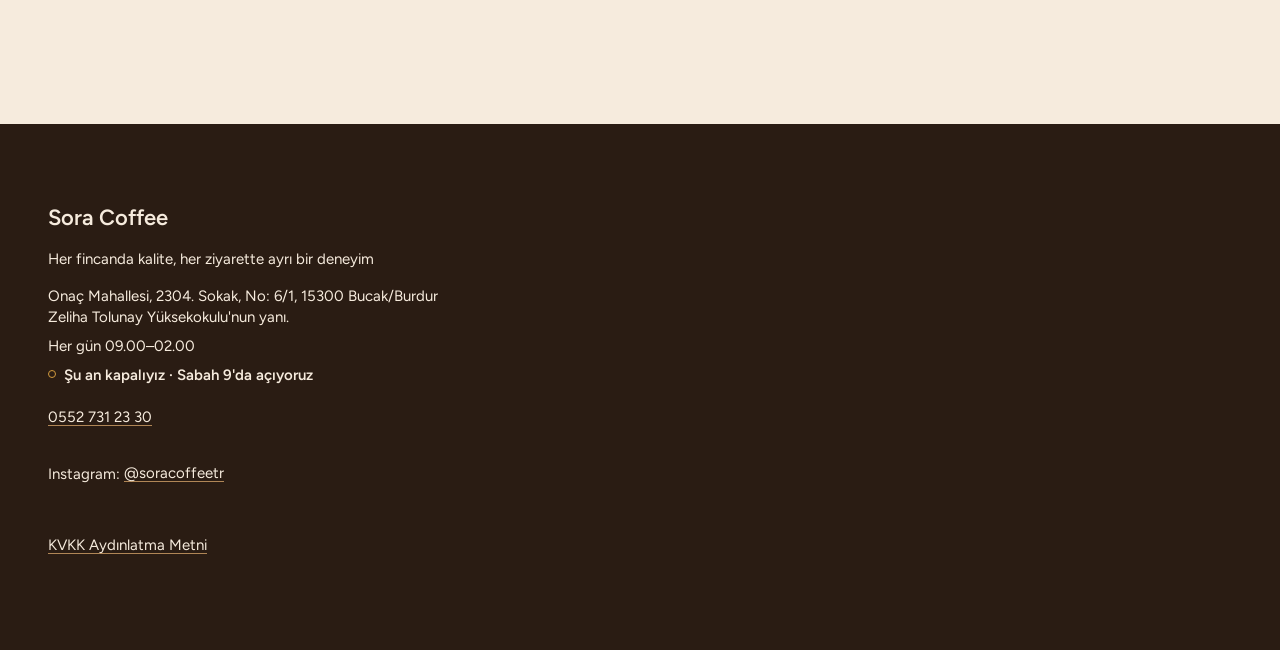
==== commit 398ffed0: "Başlık fontu: Playfair Display Italic Sahibin seçimi. Yerel woff2 (latin + latin-ext, Türkçe karakte" ====
--- a/hakkimizda.html
+++ b/hakkimizda.html
@@ -9,7 +9,7 @@
   <link rel="icon" href="favicon-32.png" sizes="32x32" type="image/png">
   <link rel="apple-touch-icon" href="apple-touch-icon.png">
   <link rel="preload" href="fonts/figtree-latin.woff2" as="font" type="font/woff2" crossorigin>
-  <link rel="preload" href="fonts/instrument-serif-latin.woff2" as="font" type="font/woff2" crossorigin>
+  <link rel="preload" href="fonts/playfair-display-italic-latin.woff2" as="font" type="font/woff2" crossorigin>
   <link rel="stylesheet" href="styles.css">
   <script type="application/ld+json">
   {
--- a/styles.css
+++ b/styles.css
@@ -17,15 +17,15 @@
   --golge: 0 8px 24px rgba(42, 28, 19, 0.12); /* yalnızca açılır menü */
 
   /* Karakterler (DESIGN.md › TİPOGRAFİ) */
-  --font-display: "Instrument Serif", "Iowan Old Style", Georgia, serif;
+  --font-display: "Playfair Display", "Iowan Old Style", Georgia, serif;
   --font-metin: Figtree, system-ui, -apple-system, "Segoe UI", sans-serif;
 
   /* Punto ölçeği — telefon (390px) ile masaüstü (1200px) arası doğrusal:
      390px'te DESIGN.md'nin telefon değeri, 1200px ve üstünde masaüstü değeri. */
-  --h1: clamp(68px, 68px + 36 * (100vw - 390px) / 810, 104px);
+  --h1: clamp(52px, 52px + 36 * (100vw - 390px) / 810, 88px);   /* Playfair geniş: biraz küçük */
   --h1-satir: 0.95;
   --h1-aralik: -0.01em;
-  --h2: clamp(38px, 38px + 22 * (100vw - 390px) / 810, 60px);
+  --h2: clamp(34px, 34px + 18 * (100vw - 390px) / 810, 52px);
   --h2-satir: 1;
   --h3: clamp(20px, 20px + 2 * (100vw - 390px) / 810, 22px);
   --h3-satir: 1.3;
@@ -85,36 +85,21 @@
   src: url(fonts/figtree-latin-ext.woff2) format("woff2");
   unicode-range: U+0100-02BA, U+02BD-02C5, U+02C7-02CC, U+02CE-02D7, U+02DD-02FF, U+0304, U+0308, U+0329, U+1D00-1DBF, U+1E00-1E9F, U+1EF2-1EFF, U+2020, U+20A0-20AB, U+20AD-20C4, U+2113, U+2C60-2C7F, U+A720-A7FF;
 }
+
 @font-face {
-  font-family: "Instrument Serif";
-  font-style: normal;
-  font-weight: 400;
-  font-display: swap;
-  src: url(fonts/instrument-serif-latin.woff2) format("woff2");
-  unicode-range: U+0000-00FF, U+0131, U+0152-0153, U+02BB-02BC, U+02C6, U+02DA, U+02DC, U+0304, U+0308, U+0329, U+2000-206F, U+20AC, U+2122, U+2191, U+2193, U+2212, U+2215, U+FEFF, U+FFFD;
-}
-@font-face {
-  font-family: "Instrument Serif";
-  font-style: normal;
-  font-weight: 400;
-  font-display: swap;
-  src: url(fonts/instrument-serif-latin-ext.woff2) format("woff2");
-  unicode-range: U+0100-02BA, U+02BD-02C5, U+02C7-02CC, U+02CE-02D7, U+02DD-02FF, U+0304, U+0308, U+0329, U+1D00-1DBF, U+1E00-1E9F, U+1EF2-1EFF, U+2020, U+20A0-20AB, U+20AD-20C4, U+2113, U+2C60-2C7F, U+A720-A7FF;
-}
-@font-face {
-  font-family: "Instrument Serif";
+  font-family: "Playfair Display";
   font-style: italic;
   font-weight: 400;
   font-display: swap;
-  src: url(fonts/instrument-serif-italic-latin.woff2) format("woff2");
+  src: url(fonts/playfair-display-italic-latin.woff2) format("woff2");
   unicode-range: U+0000-00FF, U+0131, U+0152-0153, U+02BB-02BC, U+02C6, U+02DA, U+02DC, U+0304, U+0308, U+0329, U+2000-206F, U+20AC, U+2122, U+2191, U+2193, U+2212, U+2215, U+FEFF, U+FFFD;
 }
 @font-face {
-  font-family: "Instrument Serif";
+  font-family: "Playfair Display";
   font-style: italic;
   font-weight: 400;
   font-display: swap;
-  src: url(fonts/instrument-serif-italic-latin-ext.woff2) format("woff2");
+  src: url(fonts/playfair-display-italic-latin-ext.woff2) format("woff2");
   unicode-range: U+0100-02BA, U+02BD-02C5, U+02C7-02CC, U+02CE-02D7, U+02DD-02FF, U+0304, U+0308, U+0329, U+1D00-1DBF, U+1E00-1E9F, U+1EF2-1EFF, U+2020, U+20A0-20AB, U+20AD-20C4, U+2113, U+2C60-2C7F, U+A720-A7FF;
 }
 
@@ -159,6 +144,7 @@
 h1, h2 {
   font-family: var(--font-display);
   font-weight: 400;
+  font-style: italic;
   text-wrap: balance;
 }
 h1 {
@@ -594,7 +580,7 @@
 h1 { color: var(--terrakota); }
 h2 { color: var(--karamel-koyu); }
 h2.etiket,
-.metin-sayfa h2 { color: var(--espresso); }
+.metin-sayfa h2 { color: var(--espresso); font-style: normal; }
 .san-sebastian h2 { color: var(--karamel); }
 
 /* Ana sayfa başlığı iki toprak tonunda: terrakota (5,2:1) ve koyu karamel (4,6:1) */
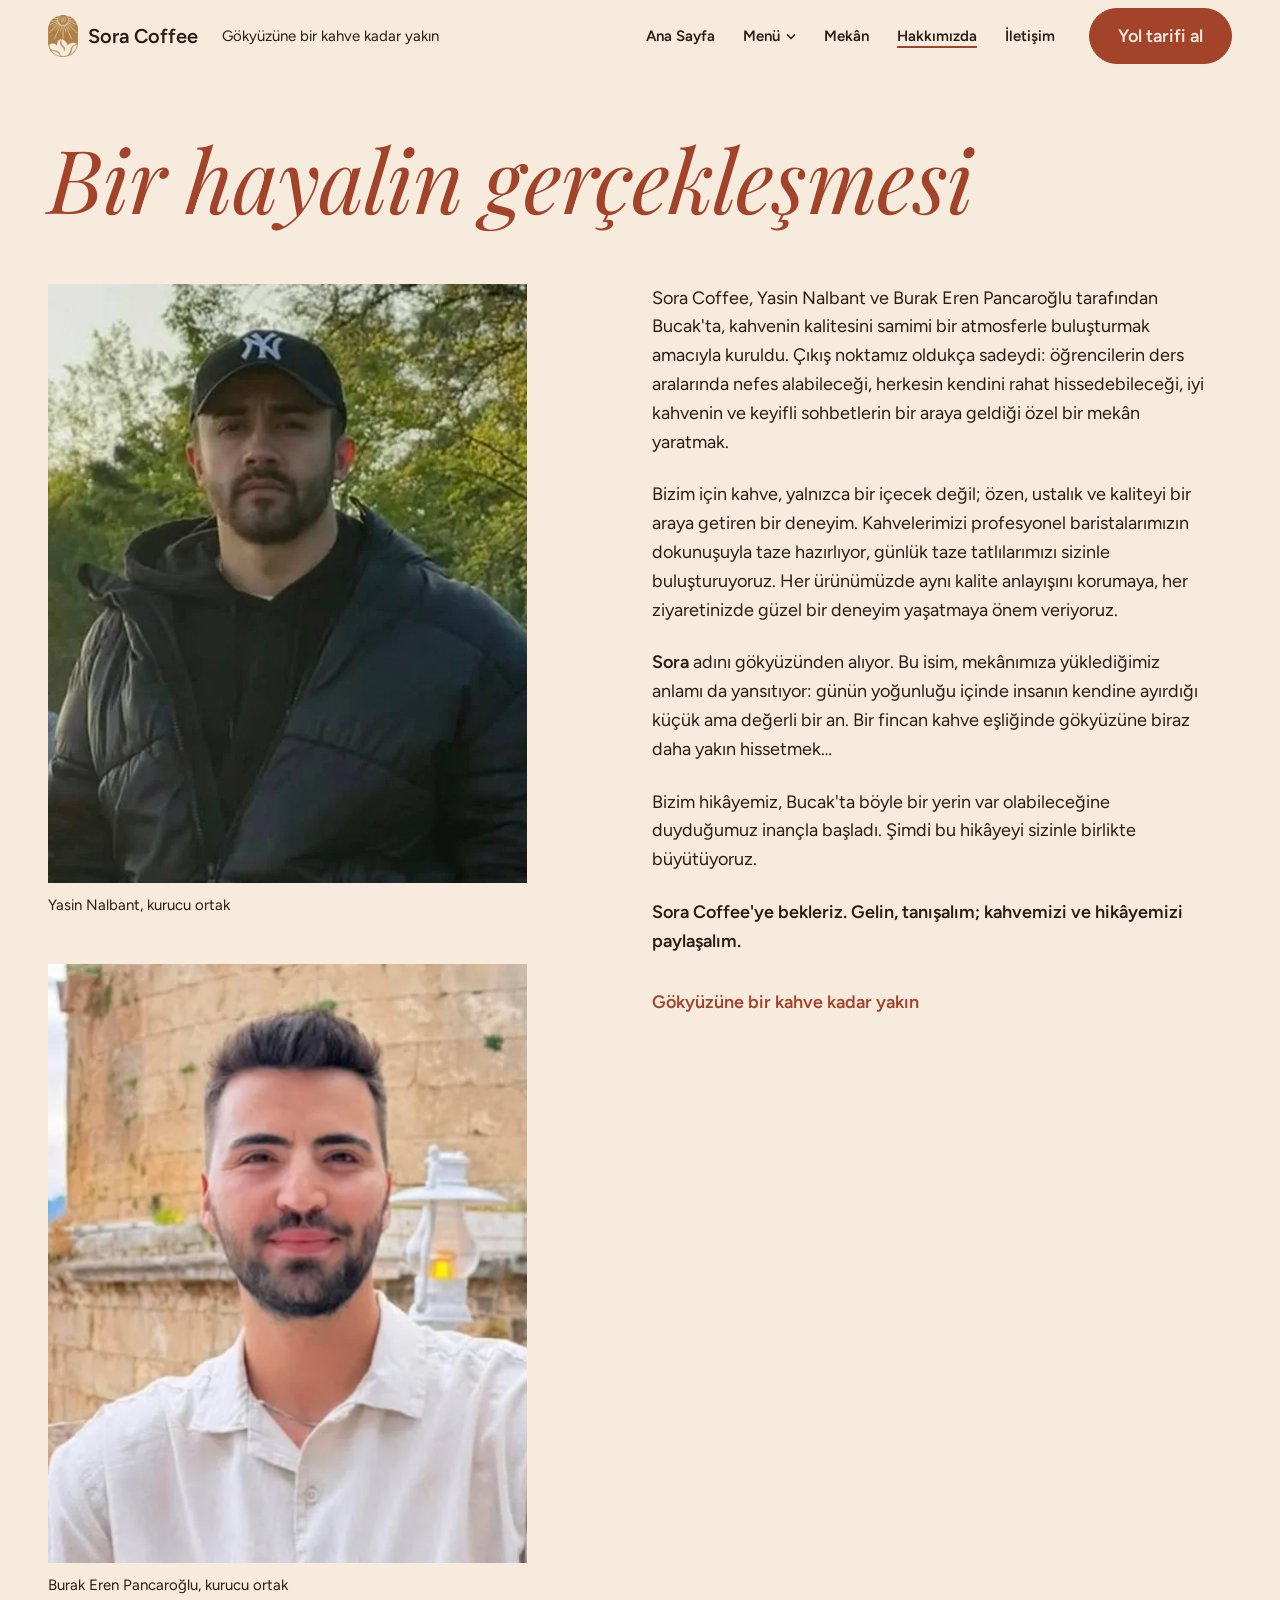
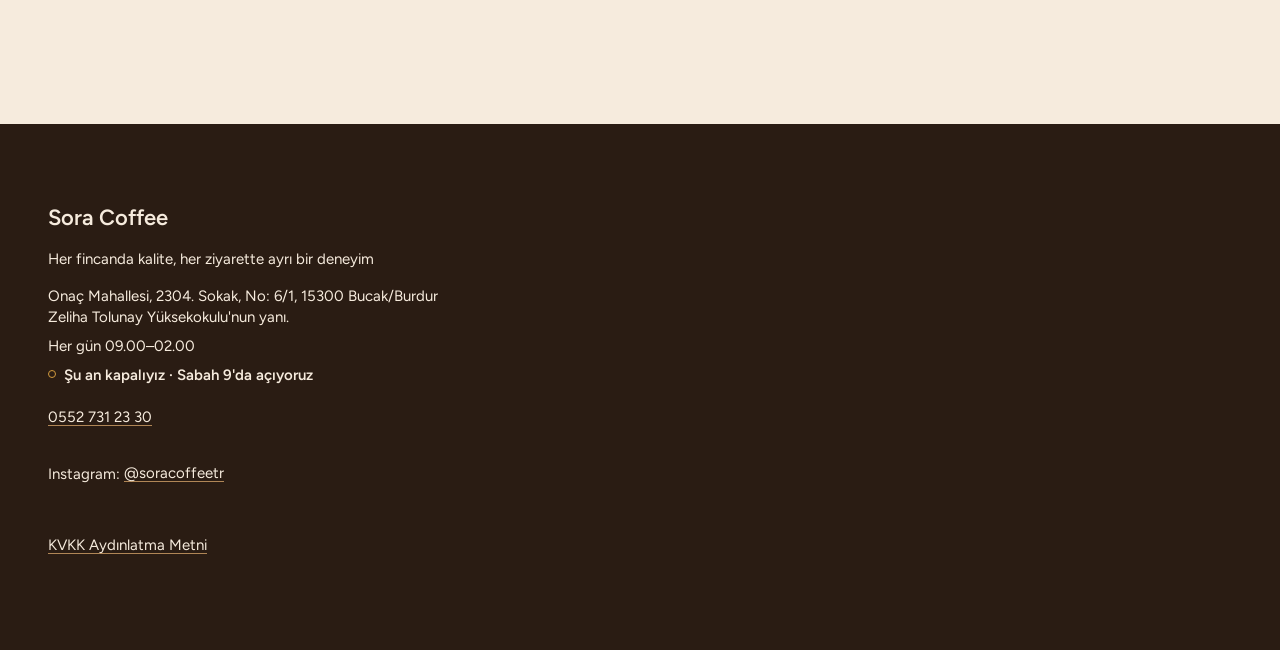
==== commit edc64fa8: "Hakkımızda başlığı: "Bir hayalin gerçekleşmesi" Sekme başlığı da güncellendi.  Co-Authored-By: Claud" ====
--- a/hakkimizda.html
+++ b/hakkimizda.html
@@ -4,7 +4,7 @@
   <meta charset="utf-8">
   <script>document.documentElement.classList.add('js')</script>
   <meta name="viewport" content="width=device-width, initial-scale=1, viewport-fit=cover">
-  <title>Hakkımızda | Sora Coffee Bucak · Bir Fikirden Daha Fazlası</title>
+  <title>Hakkımızda | Sora Coffee Bucak · Bir Hayalin Gerçekleşmesi</title>
   <meta name="description" content="Sora Coffee, Yasin Nalbant ve Burak Eren Pancaroğlu tarafından Bucak'ta, kahvenin kalitesini samimi bir atmosferle buluşturmak amacıyla kuruldu.">
   <link rel="icon" href="favicon-32.png" sizes="32x32" type="image/png">
   <link rel="apple-touch-icon" href="apple-touch-icon.png">
@@ -95,7 +95,7 @@
 
   <main id="icerik">
     <article class="hakkimizda" aria-labelledby="hk-baslik">
-      <h1 id="hk-baslik">Bir fikirden daha fazlası</h1>
+      <h1 id="hk-baslik">Bir hayalin gerçekleşmesi</h1>
       <div class="portreler">
         <figure class="portre">
           <img src="img/yasin-nalbant-portre.webp" width="560" height="700" alt="Yasin Nalbant, siyah şapka ve montla, ağaçların önünde." loading="lazy" decoding="async">
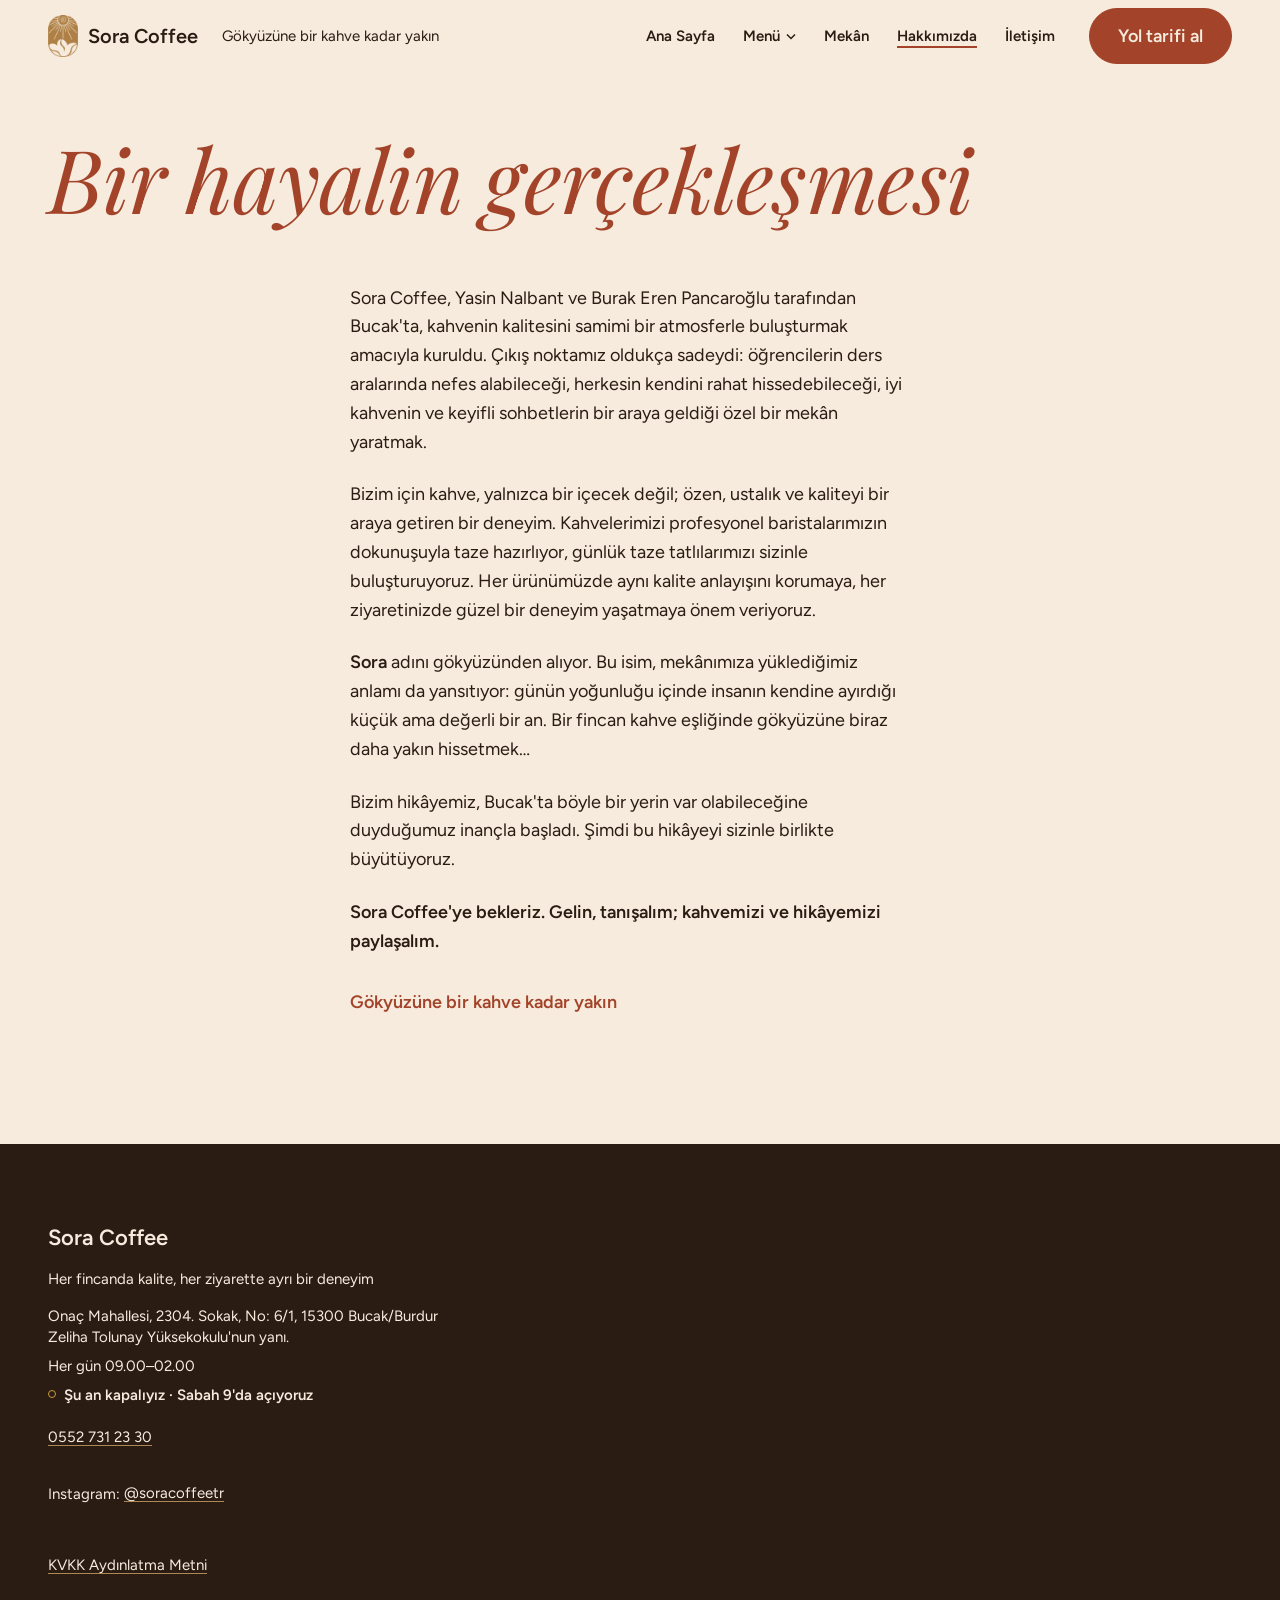
==== commit 801b4255: "Hakkımızda: kurucu portreleri şimdilik kaldırıldı Fotoğraf dosyaları img/ altında duruyor; metin 4. " ====
--- a/hakkimizda.html
+++ b/hakkimizda.html
@@ -96,16 +96,6 @@
   <main id="icerik">
     <article class="hakkimizda" aria-labelledby="hk-baslik">
       <h1 id="hk-baslik">Bir hayalin gerçekleşmesi</h1>
-      <div class="portreler">
-        <figure class="portre">
-          <img src="img/yasin-nalbant-portre.webp" width="560" height="700" alt="Yasin Nalbant, siyah şapka ve montla, ağaçların önünde." loading="lazy" decoding="async">
-          <figcaption>Yasin Nalbant, kurucu ortak</figcaption>
-        </figure>
-        <figure class="portre">
-          <img src="img/burak-eren-pancaroglu-portre.webp" width="480" height="600" alt="Burak Eren Pancaroğlu, beyaz gömlekle gülümsüyor; arkasında taş bir kale." loading="lazy" decoding="async">
-          <figcaption>Burak Eren Pancaroğlu, kurucu ortak</figcaption>
-        </figure>
-      </div>
       <div class="hk-metin">
         <p>Sora Coffee, Yasin Nalbant ve Burak Eren Pancaroğlu tarafından Bucak'ta, kahvenin kalitesini samimi bir atmosferle buluşturmak amacıyla kuruldu. Çıkış noktamız oldukça sadeydi: öğrencilerin ders aralarında nefes alabileceği, herkesin kendini rahat hissedebileceği, iyi kahvenin ve keyifli sohbetlerin bir araya geldiği özel bir mekân yaratmak.</p>
         <p>Bizim için kahve, yalnızca bir içecek değil; özen, ustalık ve kaliteyi bir araya getiren bir deneyim. Kahvelerimizi profesyonel baristalarımızın dokunuşuyla taze hazırlıyor, günlük taze tatlılarımızı sizinle buluşturuyoruz. Her ürünümüzde aynı kalite anlayışını korumaya, her ziyaretinizde güzel bir deneyim yaşatmaya önem veriyoruz.</p>
--- a/styles.css
+++ b/styles.css
@@ -489,7 +489,7 @@
   align-items: start;
 }
 .portre img { width: 100%; }
-.hk-metin { grid-column: 7 / -1; }
+.hk-metin { grid-column: 4 / -1; }  /* portreler şimdilik yok */
 .hk-metin p + p { margin-top: 24px; }
 /* Terrakota imza satırı (Hakkımızda, İletişim saatleri) */
 .hk-metin .hk-imza,
